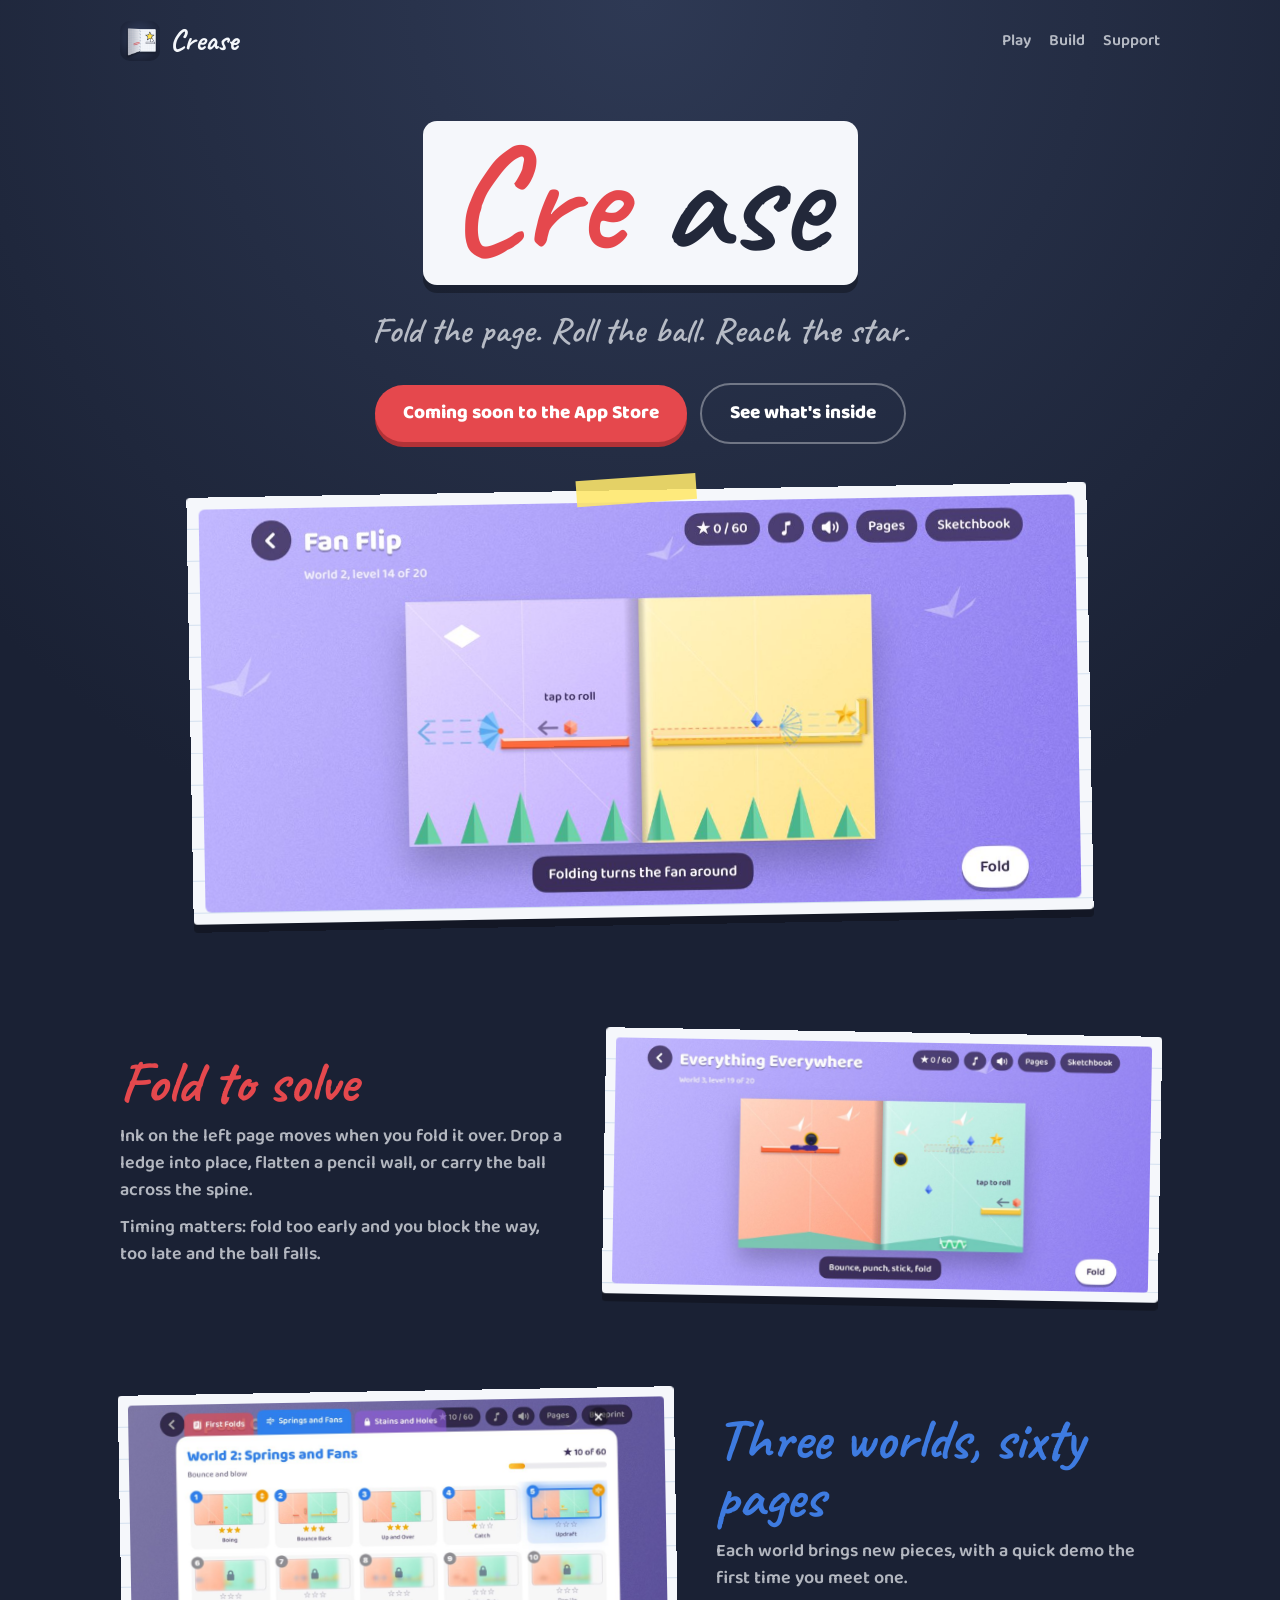
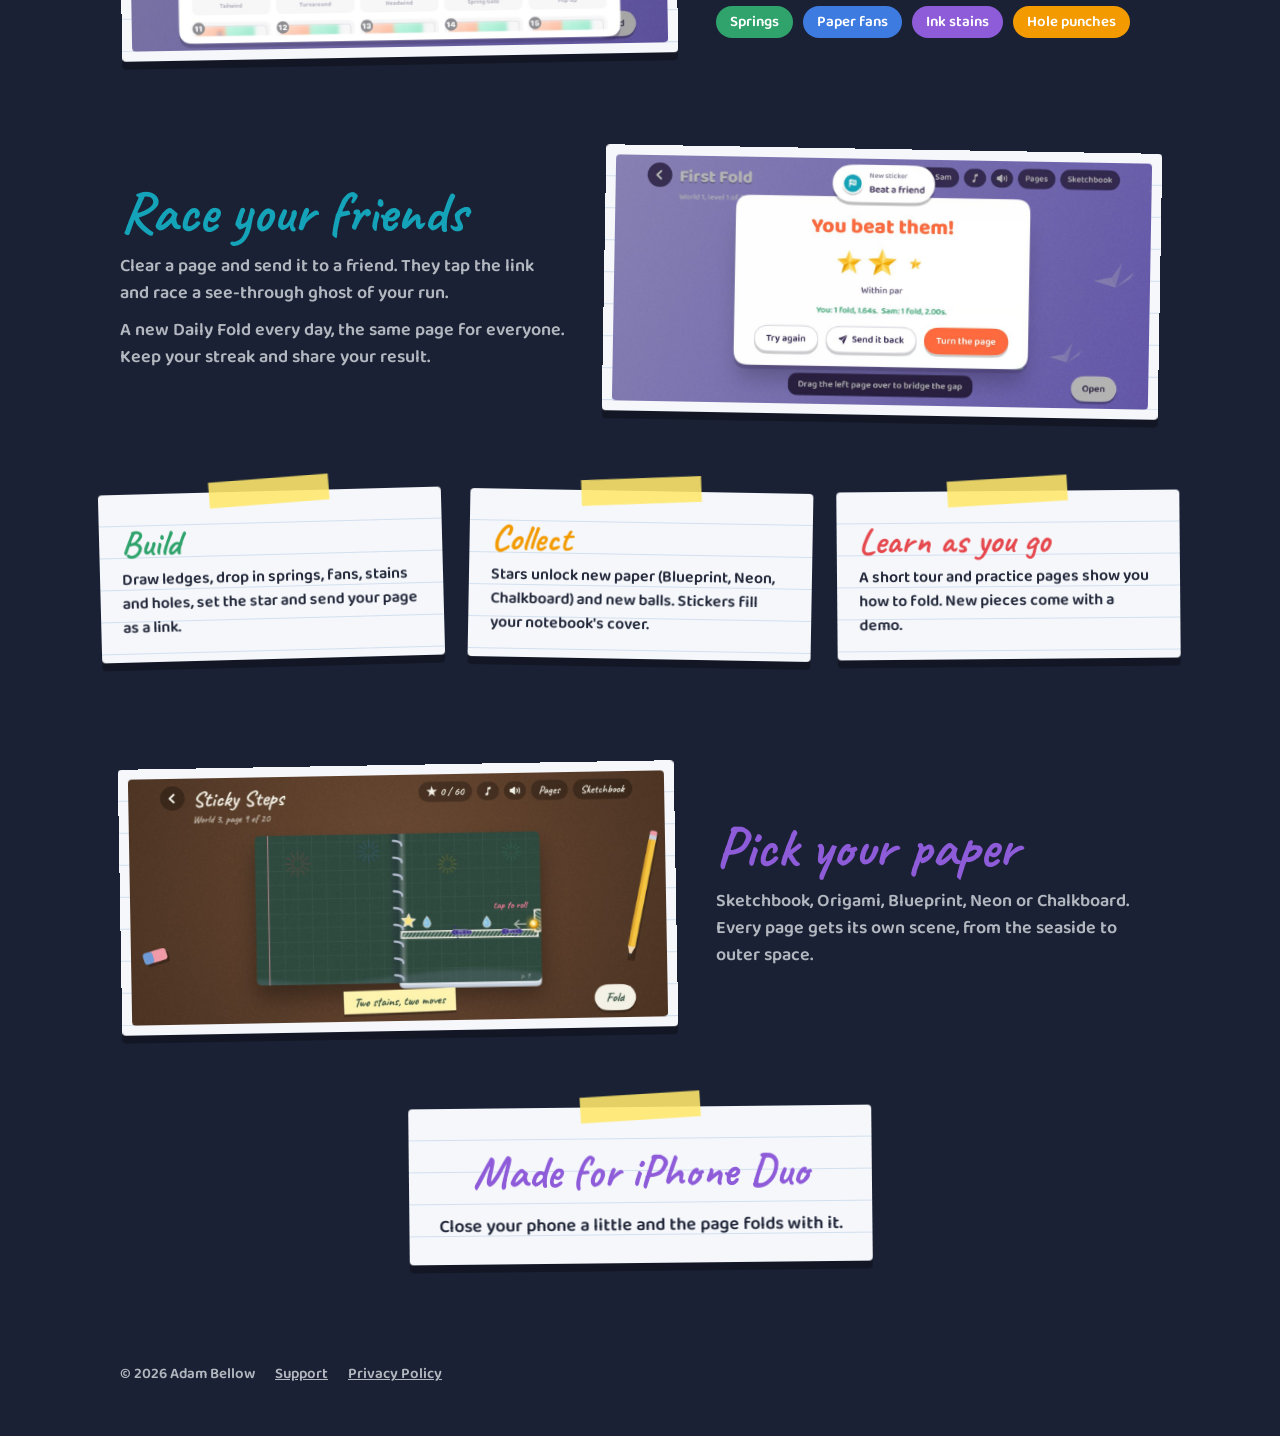
==== index.html @ e9d42beb "creasegame.com: home page, shared-link page, universal links file, privacy and support Co-Authored-B" ====
<!doctype html>
<html lang="en">
<head>
  <meta charset="utf-8">
  <meta name="viewport" content="width=device-width, initial-scale=1">
  <title>Crease: fold the page, roll the ball, reach the star</title>
  <meta name="description" content="Crease is a folding puzzle game for iPhone. Fold the page to move the ink, roll the ball and reach the star. 60 pages, a new Daily Fold every day, a level builder, and races against your friends' ghosts.">
  <meta property="og:title" content="Crease">
  <meta property="og:description" content="Fold the page. Roll the ball. Reach the star. A folding puzzle game for iPhone.">
  <meta property="og:image" content="https://creasegame.com/assets/og.jpg">
  <meta property="og:url" content="https://creasegame.com/">
  <meta name="twitter:card" content="summary_large_image">
  <link rel="icon" href="assets/favicon.png">
  <link rel="apple-touch-icon" href="assets/apple-touch-icon.png">
  <link rel="preconnect" href="https://fonts.googleapis.com">
  <link rel="preconnect" href="https://fonts.gstatic.com" crossorigin>
  <link href="https://fonts.googleapis.com/css2?family=Baloo+2:wght@500;600;800&family=Caveat:wght@700&display=swap" rel="stylesheet">
  <link rel="stylesheet" href="assets/site.css">
</head>
<body>
  <header class="top">
    <div class="wrap">
      <a class="brand hand" href="./"><img src="assets/icon.png" alt="">Crease</a>
      <nav><a href="#play">Play</a><a href="#build">Build</a><a href="support.html">Support</a></nav>
    </div>
  </header>

  <section class="hero">
    <div class="wrap">
      <div class="logo" aria-label="Crease"><span class="l">Cre</span><span class="r">ase</span></div>
      <p class="tagline">Fold the page. Roll the ball. Reach the star.</p>
      <a class="cta" href="#play">Coming soon to the App Store</a>
      <a class="cta soft" href="#build">See what's inside</a>
      <div class="paper hero-shot"><div class="tape"></div><img src="assets/shot-fanflip.jpg" alt="A Crease page in the Origami paper: a fan on the left page, a star on the right"></div>
    </div>
  </section>

  <section class="feature" id="play">
    <div class="wrap row">
      <div class="text">
        <h2 style="color: var(--red)">Fold to solve</h2>
        <p>Ink on the left page moves when you fold it over. Drop a ledge into place, flatten a pencil wall, or carry the ball across the spine.</p>
        <p>Timing matters: fold too early and you block the way, too late and the ball falls.</p>
      </div>
      <div class="paper shot"><img src="assets/shot-holes.jpg" alt="A page with a spring, a hole punch and an ink stain"></div>
    </div>
  </section>

  <section class="feature">
    <div class="wrap row flip">
      <div class="text">
        <h2 style="color: var(--blue)">Three worlds, sixty pages</h2>
        <p>Each world brings new pieces, with a quick demo the first time you meet one.</p>
        <div class="pieces">
          <span class="chip" style="background: var(--green)">Springs</span>
          <span class="chip" style="background: var(--blue)">Paper fans</span>
          <span class="chip" style="background: var(--purple)">Ink stains</span>
          <span class="chip" style="background: #F29A00">Hole punches</span>
        </div>
      </div>
      <div class="paper shot"><img src="assets/shot-pages.jpg" alt="The pages of World 2, Springs and Fans"></div>
    </div>
  </section>

  <section class="feature">
    <div class="wrap row">
      <div class="text">
        <h2 style="color: #14A3B8">Race your friends</h2>
        <p>Clear a page and send it to a friend. They tap the link and race a see-through ghost of your run.</p>
        <p>A new Daily Fold every day, the same page for everyone. Keep your streak and share your result.</p>
      </div>
      <div class="paper shot"><img src="assets/shot-race.jpg" alt="You beat them! A race result against a friend's ghost"></div>
    </div>
  </section>

  <section class="wrap cards" id="build">
    <div class="paper"><div class="tape"></div><h3 style="color: var(--green)">Build</h3><p>Draw ledges, drop in springs, fans, stains and holes, set the star and send your page as a link.</p></div>
    <div class="paper"><div class="tape"></div><h3 style="color: #F29A00">Collect</h3><p>Stars unlock new paper (Blueprint, Neon, Chalkboard) and new balls. Stickers fill your notebook's cover.</p></div>
    <div class="paper"><div class="tape"></div><h3 style="color: var(--red)">Learn as you go</h3><p>A short tour and practice pages show you how to fold. New pieces come with a demo.</p></div>
  </section>

  <section class="feature">
    <div class="wrap row flip">
      <div class="text">
        <h2 style="color: var(--purple)">Pick your paper</h2>
        <p>Sketchbook, Origami, Blueprint, Neon or Chalkboard. Every page gets its own scene, from the seaside to outer space.</p>
      </div>
      <div class="paper shot"><img src="assets/shot-chalkboard.jpg" alt="A page on Chalkboard paper"></div>
    </div>
  </section>

  <section class="duo">
    <div class="wrap">
      <div class="paper"><div class="tape"></div>
        <h2>Made for iPhone Duo</h2>
        <p>Close your phone a little and the page folds with it.</p>
      </div>
    </div>
  </section>

  <footer>
    <div class="wrap">
      <span>© 2026 Adam Bellow</span>
      <a href="support.html">Support</a>
      <a href="privacy.html">Privacy Policy</a>
    </div>
  </footer>
</body>
</html>
---- assets/site.css ----
:root {
  --desk: #1A2134; --desk2: #2E3954; --paper: #F5F7FB; --grid: #D3E0EF;
  --ink: #22283A; --red: #E5484D; --blue: #3E7BE0; --green: #2FA36B; --purple: #8E5BD9;
  --sun: #FFE96B; --muted: rgba(244,247,251,.7);
}
* { box-sizing: border-box; }
html { scroll-behavior: smooth; }
html { background: var(--desk); }
body { margin: 0; min-height: 100vh; color: #F4F7FB; font-family: "Baloo 2", system-ui, sans-serif; font-weight: 600; line-height: 1.5;
  background: radial-gradient(circle at 50% 0, var(--desk2), var(--desk) 900px) no-repeat, var(--desk); }
a { color: inherit; }
.wrap { max-width: 1080px; margin: 0 auto; padding: 0 20px; }
.hand { font-family: "Caveat", cursive; font-weight: 700; }

header.top { padding: 18px 0; }
header.top .wrap { display: flex; align-items: center; justify-content: space-between; }
.brand { display: flex; align-items: center; gap: 10px; text-decoration: none; font-size: 30px; }
.brand img { width: 40px; height: 40px; border-radius: 10px; }
header nav a { margin-left: 18px; text-decoration: none; color: var(--muted); }
header nav a:hover { color: #fff; }

/* Paper cards with tape */
.paper { position: relative; background: var(--paper); color: var(--ink); border-radius: 4px; box-shadow: 0 8px 0 rgba(0,0,0,.3);
  background-image: repeating-linear-gradient(transparent 0 31px, var(--grid) 31px 32px); }
.paper.grid { background-image: linear-gradient(var(--grid) 1px, transparent 1px), linear-gradient(90deg, var(--grid) 1px, transparent 1px); background-size: 26px 26px; }
.tape { position: absolute; top: -13px; left: 50%; width: 120px; height: 26px; margin-left: -60px; background: rgba(255,233,107,.88); transform: rotate(-3deg); }

/* Hero */
.hero { padding: 40px 0 70px; text-align: center; }
.logo { display: inline-flex; font-family: "Caveat", cursive; font-size: clamp(76px, 15vw, 150px); line-height: 1; perspective: 600px; }
.logo span { background: var(--paper); padding: 4px 18px 10px; box-shadow: 0 8px 0 rgba(0,0,0,.3); }
.logo .l { color: var(--red); border-radius: 14px 0 0 14px; padding-left: 26px; transform-origin: right center; animation: fold 1.6s .3s cubic-bezier(.5,1.6,.5,1) both; }
.logo .r { color: var(--ink); border-radius: 0 14px 14px 0; padding-right: 30px; }
@keyframes fold { 0% { transform: rotateY(-170deg); } 100% { transform: rotateY(0); } }
.tagline { font-family: "Caveat", cursive; font-size: clamp(26px, 4vw, 36px); color: var(--muted); margin: 18px 0 26px; }
.cta { display: inline-block; padding: 14px 28px; border-radius: 99px; background: var(--red); color: #fff; text-decoration: none; font-weight: 800; font-size: 19px;
  box-shadow: 0 5px 0 #B23237; transition: transform .15s; }
.cta:hover { transform: translateY(-2px); }
.cta.soft { background: transparent; box-shadow: none; border: 2px solid rgba(255,255,255,.35); margin-left: 10px; }
.hero-shot { margin: 46px auto 0; max-width: 900px; transform: rotate(-1deg); padding: 12px; }
.hero-shot img { width: 100%; display: block; border-radius: 6px; }

/* Sections */
section.feature { padding: 46px 0; }
.row { display: grid; grid-template-columns: 1fr 1.25fr; gap: 40px; align-items: center; }
.row.flip { grid-template-columns: 1.25fr 1fr; }
.row.flip .text { order: 2; }
.feature h2 { font-family: "Caveat", cursive; font-size: clamp(40px, 6vw, 58px); line-height: 1; margin: 0 0 12px; }
.feature p { font-size: 18px; color: var(--muted); margin: 0 0 10px; }
.shot { padding: 10px; transform: rotate(1deg); }
.row.flip .shot { transform: rotate(-1deg); }
.shot img { width: 100%; display: block; border-radius: 4px; }
.pieces { display: flex; gap: 10px; flex-wrap: wrap; margin-top: 14px; }
.chip { padding: 5px 14px; border-radius: 99px; font-size: 15px; color: #fff; }

.cards { display: grid; grid-template-columns: repeat(3, 1fr); gap: 26px; padding: 30px 0 60px; }
.cards .paper { padding: 30px 22px 22px; }
.cards .paper:nth-child(1) { transform: rotate(-1.5deg); }
.cards .paper:nth-child(2) { transform: rotate(1deg); }
.cards .paper:nth-child(3) { transform: rotate(-.5deg); }
.cards h3 { font-family: "Caveat", cursive; font-size: 36px; margin: 0 0 4px; line-height: 1.1; }
.cards p { margin: 0; font-size: 16px; }

.duo { text-align: center; padding: 30px 0 70px; }
.duo .paper { display: inline-block; max-width: 640px; padding: 30px 30px 24px; transform: rotate(-.6deg); }
.duo h2 { font-family: "Caveat", cursive; font-size: 46px; margin: 0; color: var(--purple); }
.duo p { font-size: 18px; margin: 6px 0 0; }

footer { padding: 30px 0 50px; color: var(--muted); font-size: 15px; }
footer .wrap { display: flex; gap: 20px; flex-wrap: wrap; }

/* Plain text pages */
.doc { max-width: 760px; margin: 20px auto 60px; padding: 40px 34px 30px; }
.doc h1 { font-family: "Caveat", cursive; font-size: 54px; margin: 0 0 10px; color: var(--red); line-height: 1; }
.doc h2 { font-family: "Caveat", cursive; font-size: 34px; margin: 26px 0 4px; }
.doc p, .doc li { font-size: 17px; font-weight: 500; }

@media (max-width: 760px) {
  .row, .row.flip { grid-template-columns: 1fr; gap: 20px; }
  .row.flip .text { order: 0; }
  .cards { grid-template-columns: 1fr; }
  header nav a { margin-left: 12px; font-size: 15px; }
  .cta.soft { margin: 12px 0 0; }
}
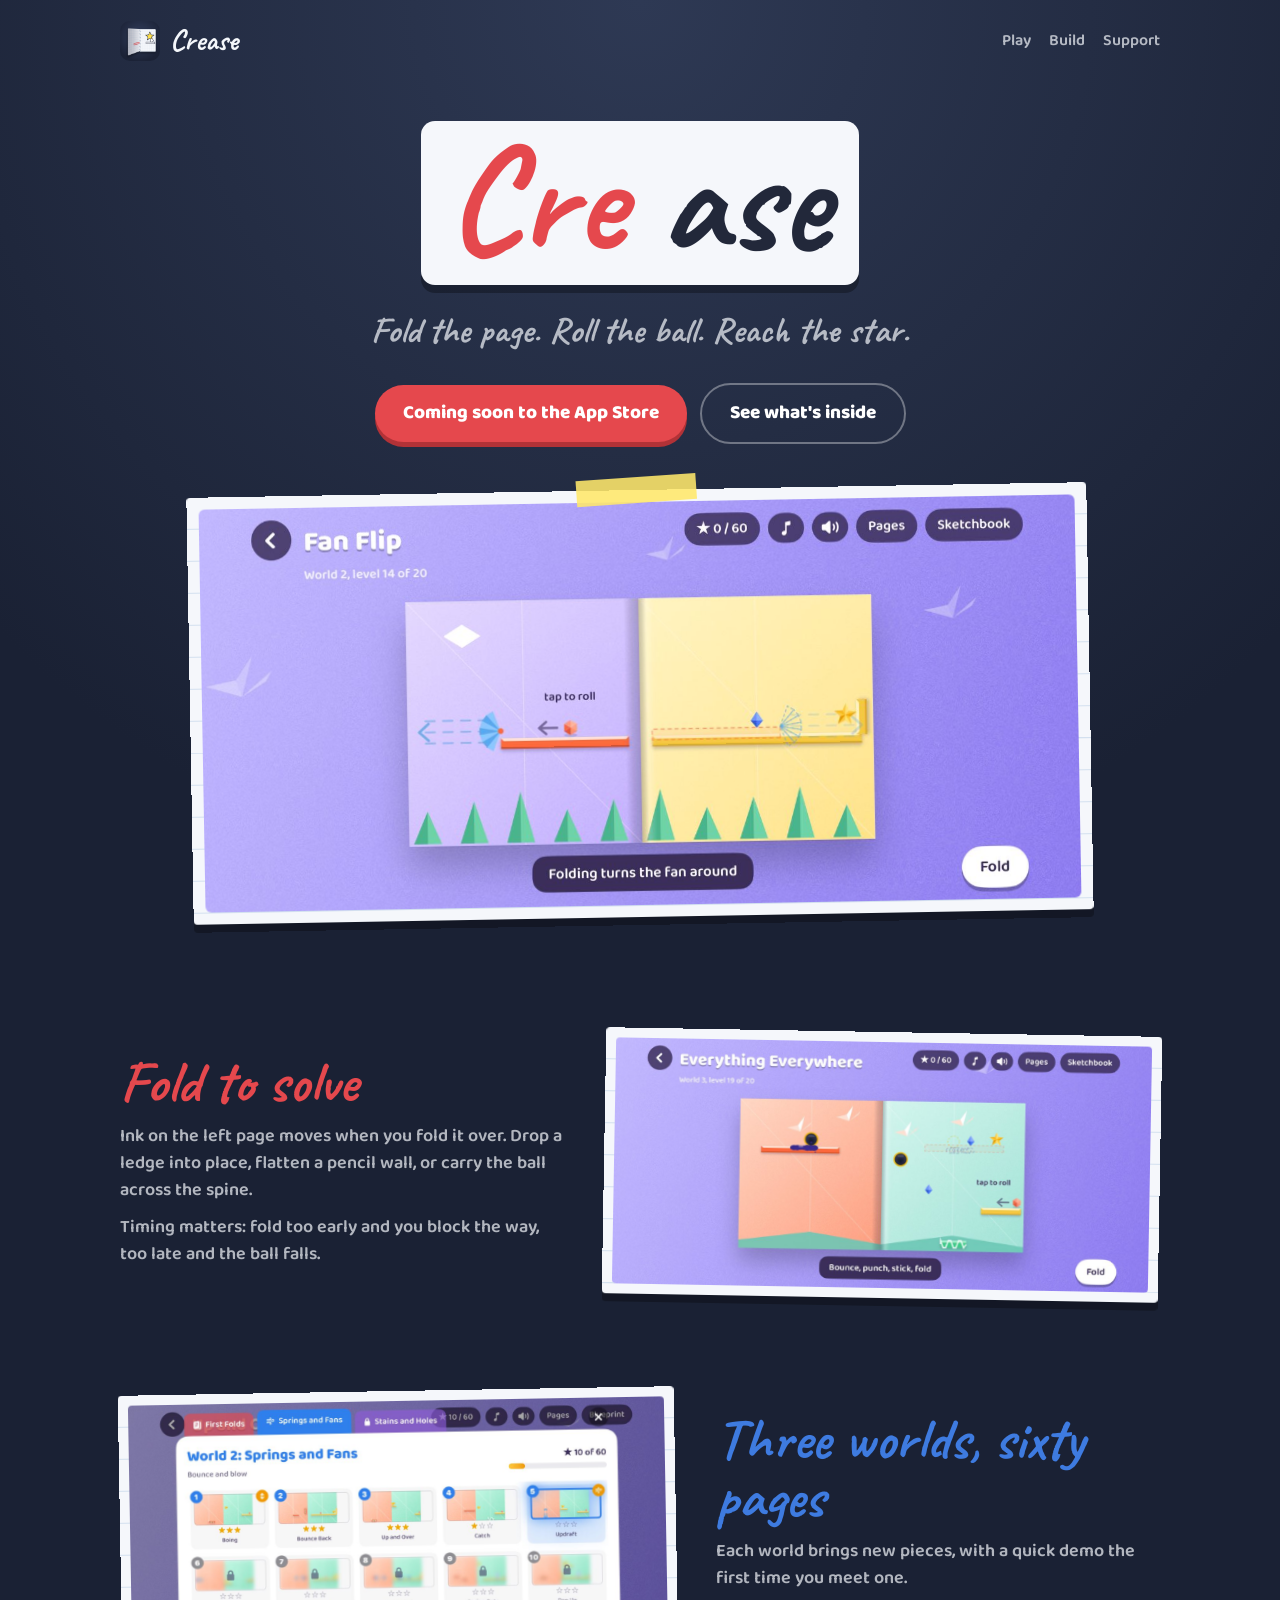
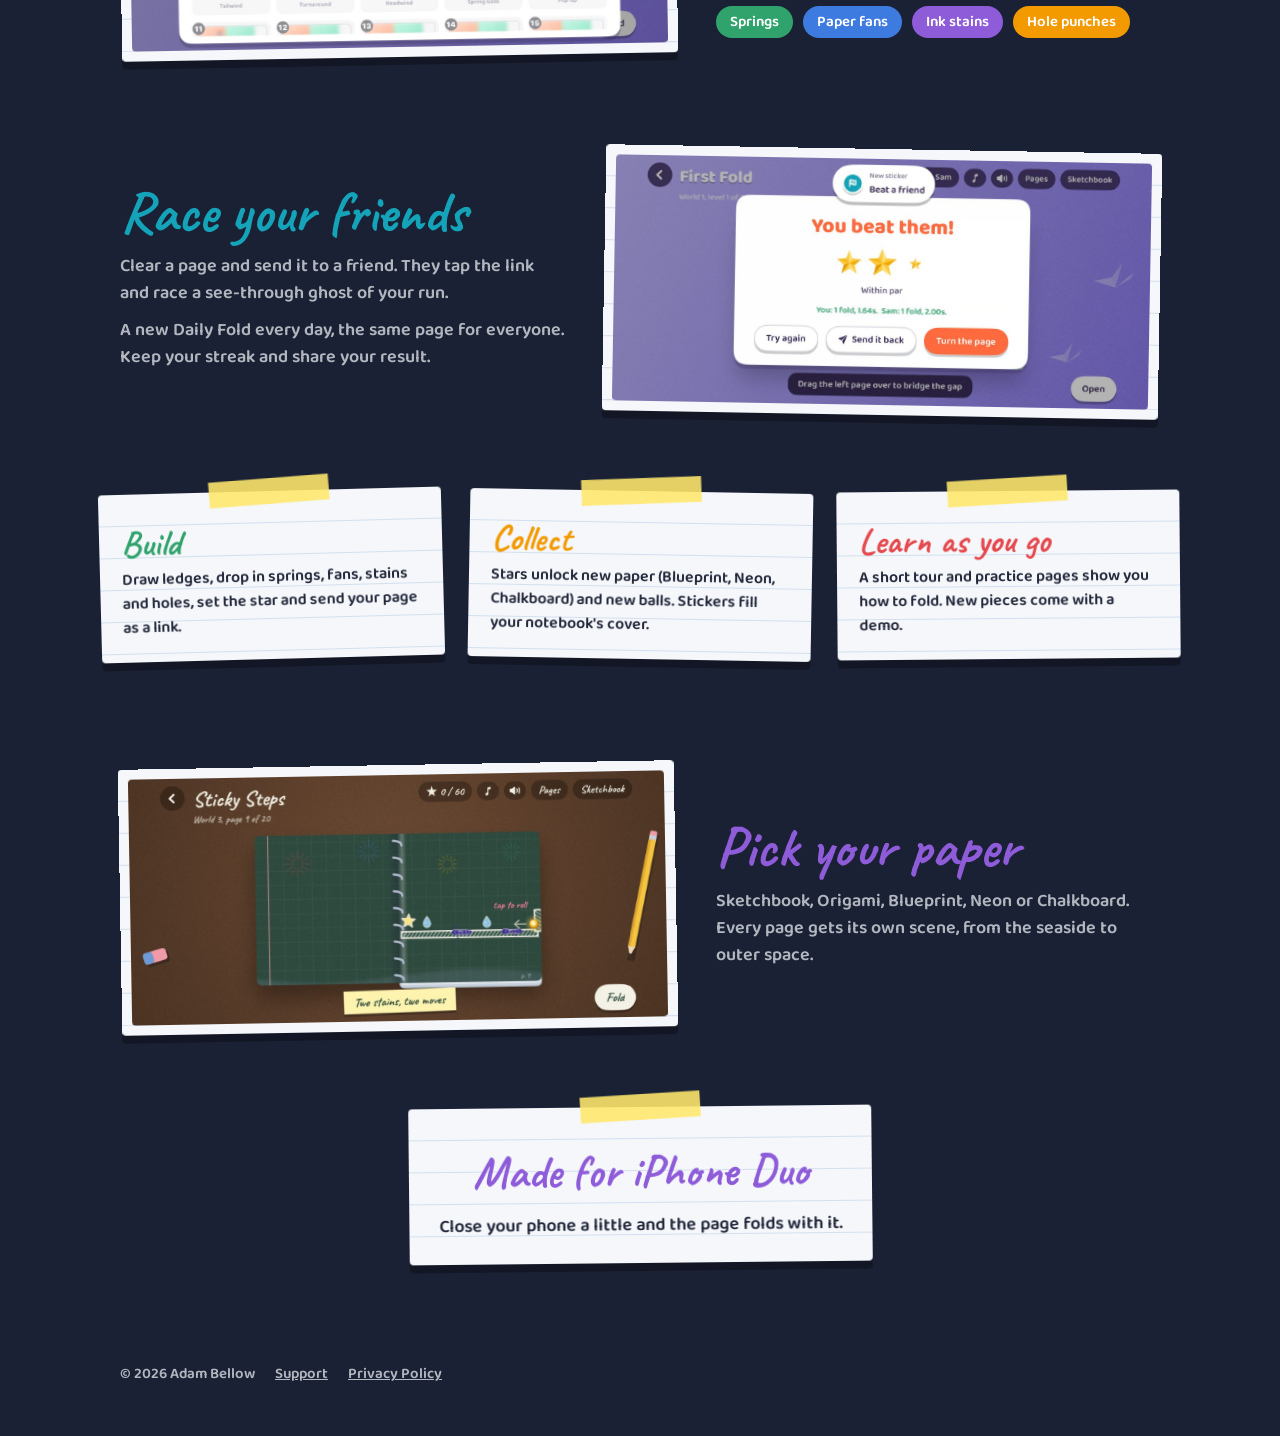
==== commit a6fd416e: "Serve the app's own fonts so headings never fall back to a serif Co-Authored-By: Claude Opus 5.5 <no" ====
--- a/index.html
+++ b/index.html
@@ -12,9 +12,6 @@
   <meta name="twitter:card" content="summary_large_image">
   <link rel="icon" href="assets/favicon.png">
   <link rel="apple-touch-icon" href="assets/apple-touch-icon.png">
-  <link rel="preconnect" href="https://fonts.googleapis.com">
-  <link rel="preconnect" href="https://fonts.gstatic.com" crossorigin>
-  <link href="https://fonts.googleapis.com/css2?family=Baloo+2:wght@500;600;800&family=Caveat:wght@700&display=swap" rel="stylesheet">
   <link rel="stylesheet" href="assets/site.css">
 </head>
 <body>
--- a/assets/site.css
+++ b/assets/site.css
@@ -1,3 +1,6 @@
+@font-face { font-family: "Caveat"; font-weight: 700; font-display: swap; src: url("fonts/Caveat-Bold.ttf") format("truetype"); }
+@font-face { font-family: "Baloo 2"; font-weight: 800; font-display: swap; src: url("fonts/Baloo2-ExtraBold.ttf") format("truetype"); }
+@font-face { font-family: "Baloo 2"; font-weight: 500 600; font-display: swap; src: url("fonts/Baloo2-SemiBold.ttf") format("truetype"); }
 :root {
   --desk: #1A2134; --desk2: #2E3954; --paper: #F5F7FB; --grid: #D3E0EF;
   --ink: #22283A; --red: #E5484D; --blue: #3E7BE0; --green: #2FA36B; --purple: #8E5BD9;
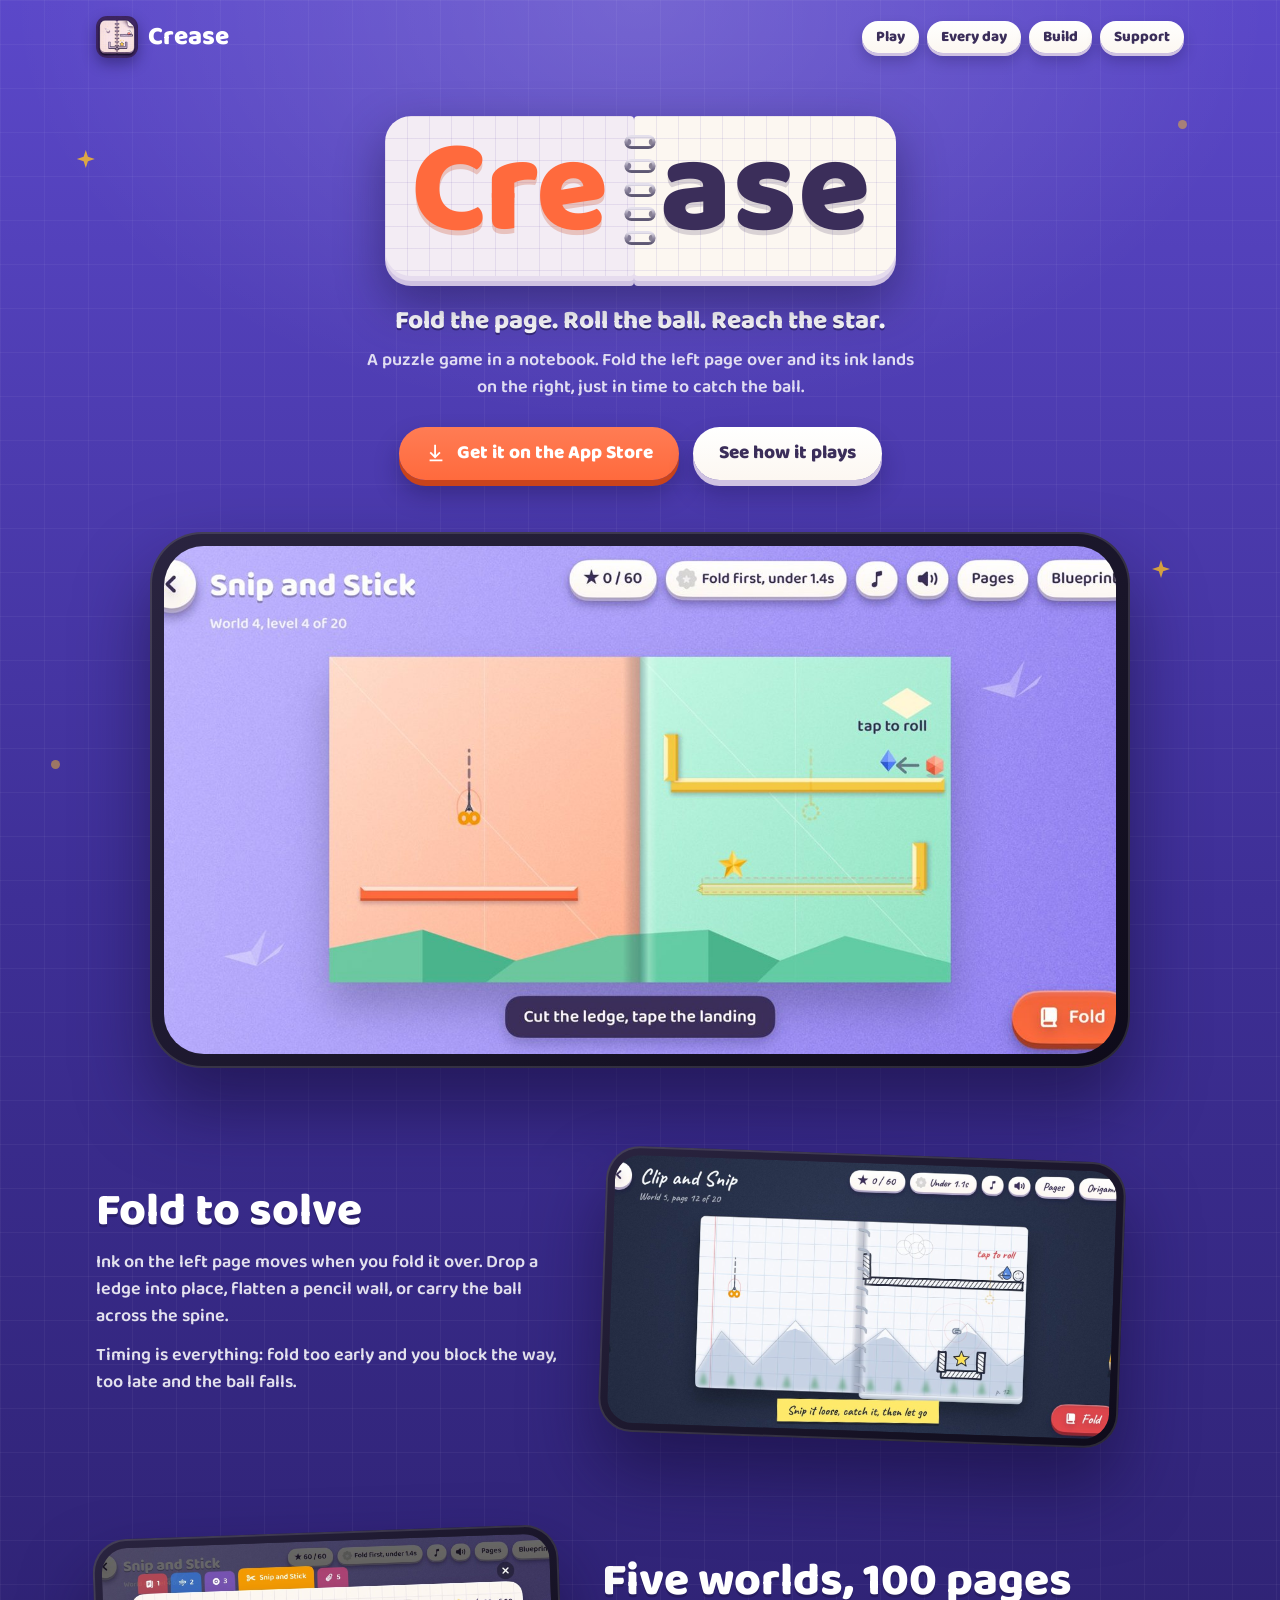
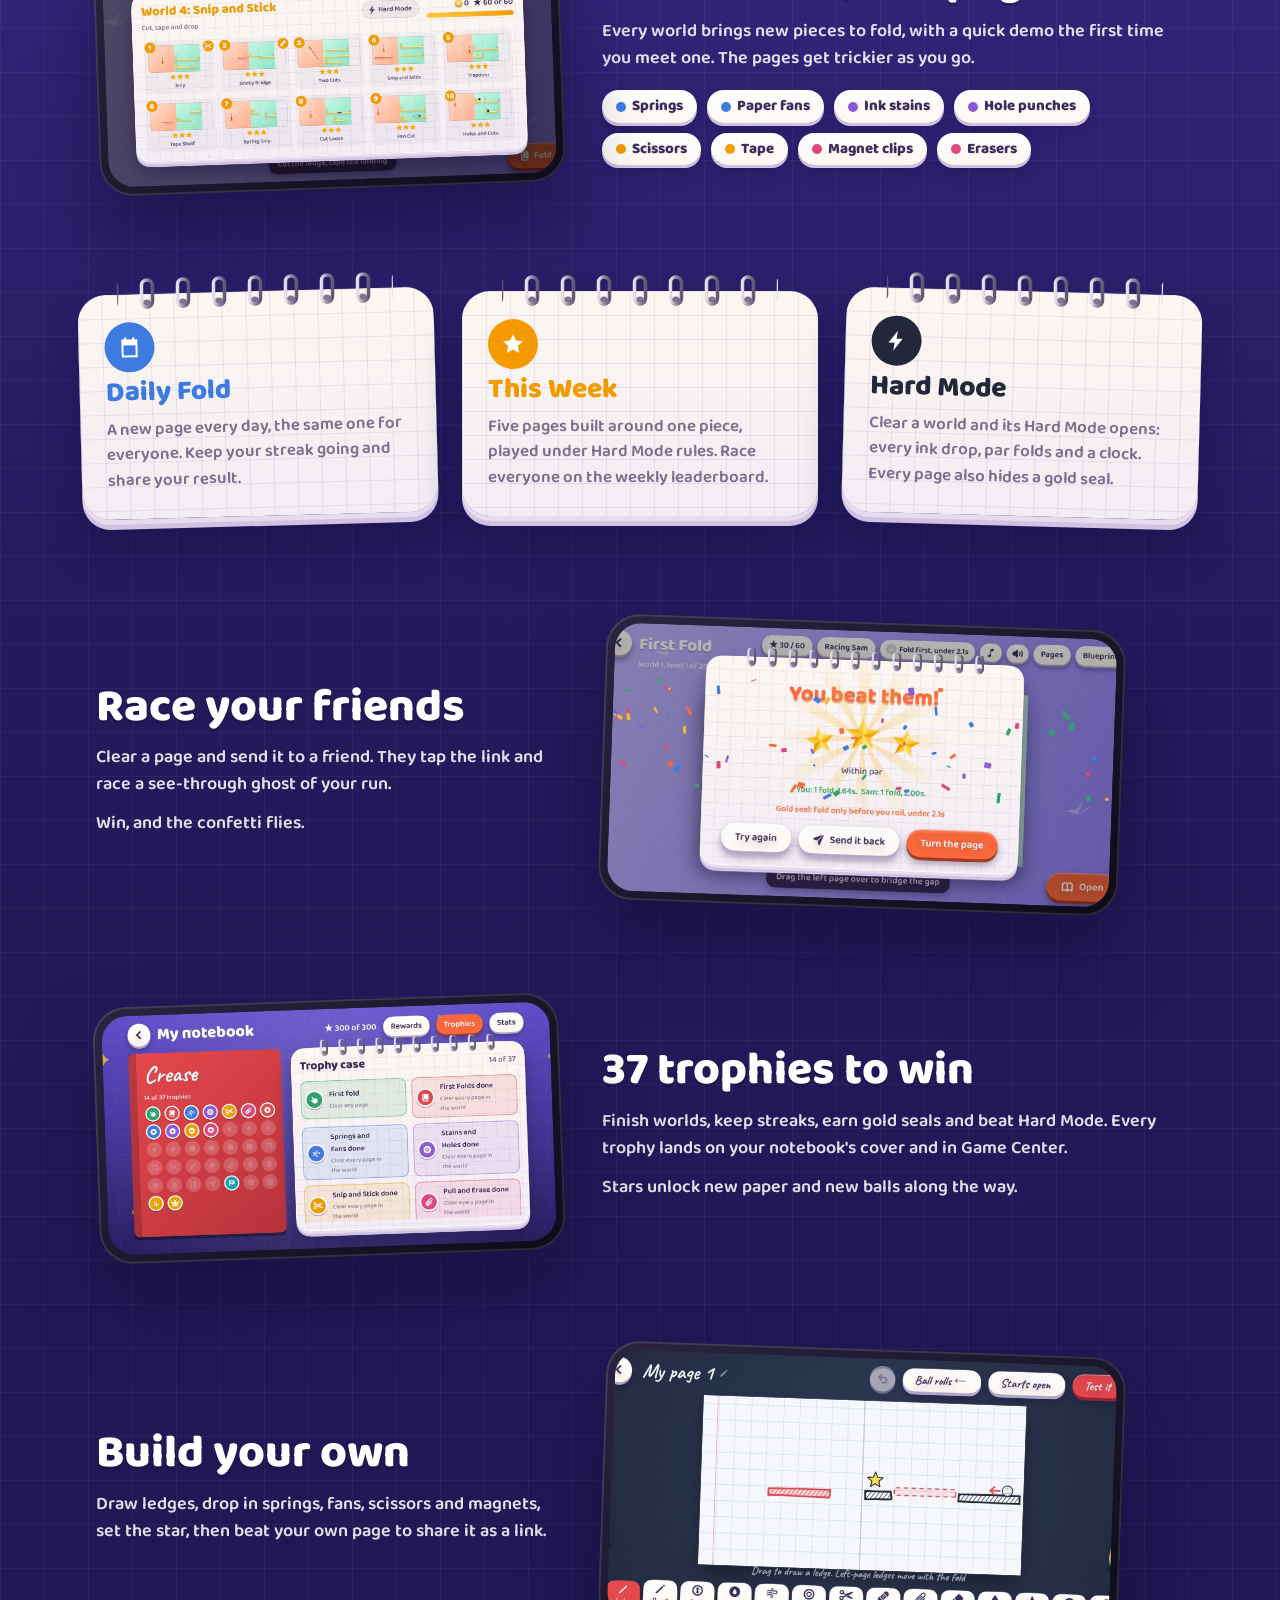
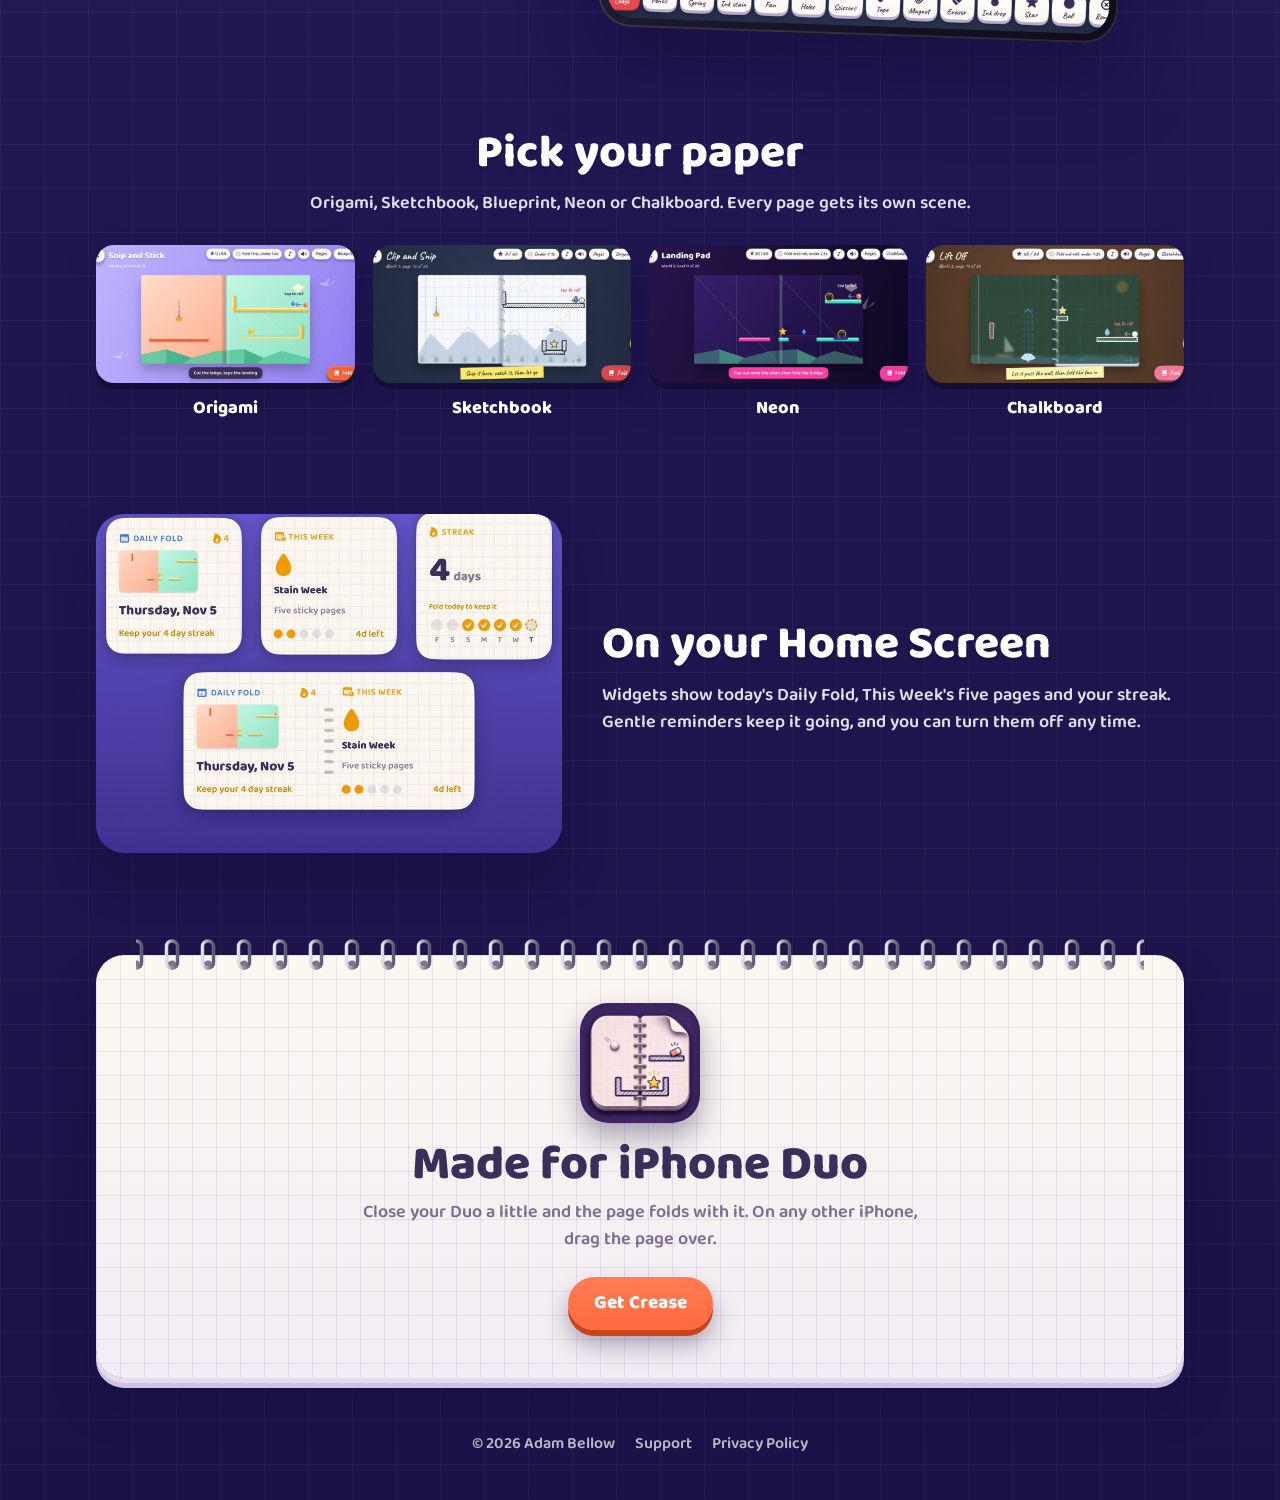
==== commit 94023de6: "Redesign the site to match the new notebook look and icon" ====
--- a/index.html
+++ b/index.html
@@ -4,94 +4,167 @@
   <meta charset="utf-8">
   <meta name="viewport" content="width=device-width, initial-scale=1">
   <title>Crease: fold the page, roll the ball, reach the star</title>
-  <meta name="description" content="Crease is a folding puzzle game for iPhone. Fold the page to move the ink, roll the ball and reach the star. 60 pages, a new Daily Fold every day, a level builder, and races against your friends' ghosts.">
+  <meta name="description" content="Crease is a folding puzzle game for iPhone. Fold the page to move the ink, roll the ball and reach the star. 100 pages, a new Daily Fold every day, a weekly challenge, a page builder and 37 trophies to win.">
   <meta property="og:title" content="Crease">
   <meta property="og:description" content="Fold the page. Roll the ball. Reach the star. A folding puzzle game for iPhone.">
   <meta property="og:image" content="https://creasegame.com/assets/og.jpg">
+  <meta property="og:image:width" content="1200">
+  <meta property="og:image:height" content="630">
   <meta property="og:url" content="https://creasegame.com/">
   <meta name="twitter:card" content="summary_large_image">
+  <meta name="theme-color" content="#4A3AAE">
   <link rel="icon" href="assets/favicon.png">
   <link rel="apple-touch-icon" href="assets/apple-touch-icon.png">
   <link rel="stylesheet" href="assets/site.css">
 </head>
 <body>
+  <div class="sparkles" aria-hidden="true">
+    <i style="left:6%;top:150px"></i><i class="dot" style="left:92%;top:120px;animation-delay:-1s"></i>
+    <i style="left:90%;top:560px;animation-delay:-2s"></i><i class="dot" style="left:4%;top:760px;animation-delay:-3s"></i>
+    <i style="left:3%;top:1500px;animation-delay:-1.5s"></i><i class="dot" style="left:95%;top:1900px"></i>
+    <i style="left:93%;top:2700px;animation-delay:-2.5s"></i><i class="dot" style="left:7%;top:3300px;animation-delay:-.5s"></i>
+  </div>
+
   <header class="top">
     <div class="wrap">
-      <a class="brand hand" href="./"><img src="assets/icon.png" alt="">Crease</a>
-      <nav><a href="#play">Play</a><a href="#build">Build</a><a href="support.html">Support</a></nav>
+      <a class="brand" href="./"><img src="assets/icon.png" alt="">Crease</a>
+      <nav>
+        <a class="chip" href="#play">Play</a>
+        <a class="chip" href="#daily">Every day</a>
+        <a class="chip" href="#build">Build</a>
+        <a class="chip" href="support.html">Support</a>
+      </nav>
     </div>
   </header>
 
   <section class="hero">
     <div class="wrap">
-      <div class="logo" aria-label="Crease"><span class="l">Cre</span><span class="r">ase</span></div>
+      <h1 class="logo" aria-label="Crease"><span class="l">Cre</span><span class="rings"></span><span class="r">ase</span></h1>
       <p class="tagline">Fold the page. Roll the ball. Reach the star.</p>
-      <a class="cta" href="#play">Coming soon to the App Store</a>
-      <a class="cta soft" href="#build">See what's inside</a>
-      <div class="paper hero-shot"><div class="tape"></div><img src="assets/shot-fanflip.jpg" alt="A Crease page in the Origami paper: a fan on the left page, a star on the right"></div>
+      <p class="sub">A puzzle game in a notebook. Fold the left page over and its ink lands on the right, just in time to catch the ball.</p>
+      <div class="ctas">
+        <a class="btn" href="https://apps.apple.com/app/id6830244063">
+          <svg viewBox="0 0 24 24" fill="currentColor" aria-hidden="true"><path d="M12 3v11.2l3.6-3.6 1.4 1.4-6 6-6-6 1.4-1.4 3.6 3.6V3h2zM5 19h14v2H5z"/></svg>
+          Get it on the App Store
+        </a>
+        <a class="btn paper-btn" href="#play">See how it plays</a>
+      </div>
+      <div class="phone"><img src="assets/app-play.jpg" alt="A Crease page on Origami paper: scissors on the left page, tape and a star on the right" width="1500" height="801"></div>
     </div>
   </section>
 
   <section class="feature" id="play">
     <div class="wrap row">
       <div class="text">
-        <h2 style="color: var(--red)">Fold to solve</h2>
+        <h2>Fold to solve</h2>
         <p>Ink on the left page moves when you fold it over. Drop a ledge into place, flatten a pencil wall, or carry the ball across the spine.</p>
-        <p>Timing matters: fold too early and you block the way, too late and the ball falls.</p>
+        <p>Timing is everything: fold too early and you block the way, too late and the ball falls.</p>
       </div>
-      <div class="paper shot"><img src="assets/shot-holes.jpg" alt="A page with a spring, a hole punch and an ink stain"></div>
+      <div class="phone small tilt-r"><img src="assets/app-sketch.jpg" alt="A Sketchbook page with a magnet clip and scissors" width="1500" height="801"></div>
     </div>
   </section>
 
   <section class="feature">
     <div class="wrap row flip">
       <div class="text">
-        <h2 style="color: var(--blue)">Three worlds, sixty pages</h2>
-        <p>Each world brings new pieces, with a quick demo the first time you meet one.</p>
-        <div class="pieces">
-          <span class="chip" style="background: var(--green)">Springs</span>
-          <span class="chip" style="background: var(--blue)">Paper fans</span>
-          <span class="chip" style="background: var(--purple)">Ink stains</span>
-          <span class="chip" style="background: #F29A00">Hole punches</span>
+        <h2>Five worlds, 100 pages</h2>
+        <p>Every world brings new pieces to fold, with a quick demo the first time you meet one. The pages get trickier as you go.</p>
+        <div class="chips">
+          <span class="chip"><span class="dot" style="background:var(--blue)"></span>Springs</span>
+          <span class="chip"><span class="dot" style="background:var(--blue)"></span>Paper fans</span>
+          <span class="chip"><span class="dot" style="background:var(--purple)"></span>Ink stains</span>
+          <span class="chip"><span class="dot" style="background:var(--purple)"></span>Hole punches</span>
+          <span class="chip"><span class="dot" style="background:var(--orange)"></span>Scissors</span>
+          <span class="chip"><span class="dot" style="background:var(--orange)"></span>Tape</span>
+          <span class="chip"><span class="dot" style="background:var(--pink)"></span>Magnet clips</span>
+          <span class="chip"><span class="dot" style="background:var(--pink)"></span>Erasers</span>
         </div>
       </div>
-      <div class="paper shot"><img src="assets/shot-pages.jpg" alt="The pages of World 2, Springs and Fans"></div>
+      <div class="phone small tilt-l"><img src="assets/app-pages.jpg" alt="The pages of World 4, Snip and Stick" width="1500" height="801"></div>
+    </div>
+  </section>
+
+  <section class="wrap cards" id="daily">
+    <div class="page spiral">
+      <div class="badge" style="background:var(--blue)"><svg viewBox="0 0 24 24" fill="currentColor"><path d="M7 2h2v2h6V2h2v2h3v18H4V4h3V2zm11 8H6v10h12V10z"/></svg></div>
+      <h3 style="color:var(--blue)">Daily Fold</h3>
+      <p>A new page every day, the same one for everyone. Keep your streak going and share your result.</p>
+    </div>
+    <div class="page spiral">
+      <div class="badge" style="background:var(--orange)"><svg viewBox="0 0 24 24" fill="currentColor"><path d="M12 2l3 6.5 7 .8-5.2 4.8 1.4 7L12 17.6 5.8 21l1.4-7L2 9.3l7-.8z"/></svg></div>
+      <h3 style="color:var(--orange)">This Week</h3>
+      <p>Five pages built around one piece, played under Hard Mode rules. Race everyone on the weekly leaderboard.</p>
+    </div>
+    <div class="page spiral">
+      <div class="badge" style="background:#22283A"><svg viewBox="0 0 24 24" fill="currentColor"><path d="M13 2L4 14h6l-1 8 9-12h-6z"/></svg></div>
+      <h3 style="color:#22283A">Hard Mode</h3>
+      <p>Clear a world and its Hard Mode opens: every ink drop, par folds and a clock. Every page also hides a gold seal.</p>
     </div>
   </section>
 
   <section class="feature">
     <div class="wrap row">
       <div class="text">
-        <h2 style="color: #14A3B8">Race your friends</h2>
+        <h2>Race your friends</h2>
         <p>Clear a page and send it to a friend. They tap the link and race a see-through ghost of your run.</p>
-        <p>A new Daily Fold every day, the same page for everyone. Keep your streak and share your result.</p>
+        <p>Win, and the confetti flies.</p>
       </div>
-      <div class="paper shot"><img src="assets/shot-race.jpg" alt="You beat them! A race result against a friend's ghost"></div>
+      <div class="phone small tilt-r"><img src="assets/app-win.jpg" alt="You beat them! Three stars and confetti after a race" width="1500" height="801"></div>
     </div>
-  </section>
-
-  <section class="wrap cards" id="build">
-    <div class="paper"><div class="tape"></div><h3 style="color: var(--green)">Build</h3><p>Draw ledges, drop in springs, fans, stains and holes, set the star and send your page as a link.</p></div>
-    <div class="paper"><div class="tape"></div><h3 style="color: #F29A00">Collect</h3><p>Stars unlock new paper (Blueprint, Neon, Chalkboard) and new balls. Stickers fill your notebook's cover.</p></div>
-    <div class="paper"><div class="tape"></div><h3 style="color: var(--red)">Learn as you go</h3><p>A short tour and practice pages show you how to fold. New pieces come with a demo.</p></div>
   </section>
 
   <section class="feature">
     <div class="wrap row flip">
       <div class="text">
-        <h2 style="color: var(--purple)">Pick your paper</h2>
-        <p>Sketchbook, Origami, Blueprint, Neon or Chalkboard. Every page gets its own scene, from the seaside to outer space.</p>
+        <h2>37 trophies to win</h2>
+        <p>Finish worlds, keep streaks, earn gold seals and beat Hard Mode. Every trophy lands on your notebook's cover and in Game Center.</p>
+        <p>Stars unlock new paper and new balls along the way.</p>
       </div>
-      <div class="paper shot"><img src="assets/shot-chalkboard.jpg" alt="A page on Chalkboard paper"></div>
+      <div class="phone small tilt-l"><img src="assets/app-trophies.jpg" alt="The trophy case in your notebook" width="1500" height="801"></div>
     </div>
   </section>
 
-  <section class="duo">
+  <section class="feature" id="build">
+    <div class="wrap row">
+      <div class="text">
+        <h2>Build your own</h2>
+        <p>Draw ledges, drop in springs, fans, scissors and magnets, set the star, then beat your own page to share it as a link.</p>
+      </div>
+      <div class="phone small tilt-r"><img src="assets/app-build.jpg" alt="The page builder on Sketchbook paper" width="1500" height="801"></div>
+    </div>
+  </section>
+
+  <section class="feature">
     <div class="wrap">
-      <div class="paper"><div class="tape"></div>
-        <h2>Made for iPhone Duo</h2>
-        <p>Close your phone a little and the page folds with it.</p>
+      <div class="text" style="text-align:center">
+        <h2>Pick your paper</h2>
+        <p>Origami, Sketchbook, Blueprint, Neon or Chalkboard. Every page gets its own scene.</p>
       </div>
+      <div class="papers">
+        <figure><img src="assets/app-play.jpg" alt="Origami paper"><figcaption>Origami</figcaption></figure>
+        <figure><img src="assets/app-sketch.jpg" alt="Sketchbook paper"><figcaption>Sketchbook</figcaption></figure>
+        <figure><img src="assets/app-neon.jpg" alt="Neon paper"><figcaption>Neon</figcaption></figure>
+        <figure><img src="assets/app-chalk.jpg" alt="Chalkboard paper"><figcaption>Chalkboard</figcaption></figure>
+      </div>
+    </div>
+  </section>
+
+  <section class="feature">
+    <div class="wrap row flip">
+      <div class="text">
+        <h2>On your Home Screen</h2>
+        <p>Widgets show today's Daily Fold, This Week's five pages and your streak. Gentle reminders keep it going, and you can turn them off any time.</p>
+      </div>
+      <img src="assets/app-widgets.jpg" alt="Crease widgets: Daily Fold, This Week and Streak" style="border-radius:28px;box-shadow:0 26px 40px rgba(21,13,58,.45)">
+    </div>
+  </section>
+
+  <section class="wrap" style="padding: 30px 16px 20px">
+    <div class="page spiral closing">
+      <img class="icon" src="assets/icon.png" alt="The Crease app icon">
+      <h2>Made for iPhone Duo</h2>
+      <p>Close your Duo a little and the page folds with it. On any other iPhone, drag the page over.</p>
+      <a class="btn" href="https://apps.apple.com/app/id6830244063">Get Crease</a>
     </div>
   </section>
 
--- a/assets/site.css
+++ b/assets/site.css
@@ -1,87 +1,148 @@
-@font-face { font-family: "Caveat"; font-weight: 700; font-display: swap; src: url("fonts/Caveat-Bold.ttf") format("truetype"); }
+/* Crease: the notebook from the app icon, on a deep purple desk. */
 @font-face { font-family: "Baloo 2"; font-weight: 800; font-display: swap; src: url("fonts/Baloo2-ExtraBold.ttf") format("truetype"); }
 @font-face { font-family: "Baloo 2"; font-weight: 500 600; font-display: swap; src: url("fonts/Baloo2-SemiBold.ttf") format("truetype"); }
+@font-face { font-family: "Caveat"; font-weight: 700; font-display: swap; src: url("fonts/Caveat-Bold.ttf") format("truetype"); }
+
 :root {
-  --desk: #1A2134; --desk2: #2E3954; --paper: #F5F7FB; --grid: #D3E0EF;
-  --ink: #22283A; --red: #E5484D; --blue: #3E7BE0; --green: #2FA36B; --purple: #8E5BD9;
-  --sun: #FFE96B; --muted: rgba(244,247,251,.7);
+  --desk-top: #5B48C9; --desk-mid: #3E2F96; --desk-bottom: #241A5C; --shadow: #150D3A;
+  --paper: #FCF7F1; --paper-shade: #F3ECF4; --edge1: #E6DCEE; --edge2: #CFC2E2; --grid: rgba(117,100,184,.13);
+  --ink: #3B2E5A; --ink-soft: rgba(59,46,90,.66);
+  --coral: #FF6A3D; --coral-lip: #C9431B; --blue: #3E7BE0; --green: #2FA36B; --orange: #F29A00; --pink: #E0457B; --purple: #8A5BD6; --gold: #F5B92E;
+  --ring: #8F88A0;
 }
 * { box-sizing: border-box; }
-html { scroll-behavior: smooth; }
-html { background: var(--desk); }
-body { margin: 0; min-height: 100vh; color: #F4F7FB; font-family: "Baloo 2", system-ui, sans-serif; font-weight: 600; line-height: 1.5;
-  background: radial-gradient(circle at 50% 0, var(--desk2), var(--desk) 900px) no-repeat, var(--desk); }
+html { scroll-behavior: smooth; background: var(--desk-bottom); }
+body {
+  margin: 0; min-height: 100vh; color: #fff; font-family: "Baloo 2", system-ui, sans-serif; font-weight: 600; line-height: 1.5;
+  background:
+    radial-gradient(ellipse 900px 600px at 50% 0, rgba(255,255,255,.16), transparent 70%),
+    linear-gradient(rgba(255,255,255,.045) 1px, transparent 1px) 0 0 / 44px 44px,
+    linear-gradient(90deg, rgba(255,255,255,.045) 1px, transparent 1px) 0 0 / 44px 44px,
+    linear-gradient(180deg, var(--desk-top) 0, var(--desk-mid) 900px, var(--desk-bottom) 2200px, #1B1347 100%);
+  -webkit-font-smoothing: antialiased;
+}
 a { color: inherit; }
-.wrap { max-width: 1080px; margin: 0 auto; padding: 0 20px; }
-.hand { font-family: "Caveat", cursive; font-weight: 700; }
+img { max-width: 100%; height: auto; display: block; }
+.wrap { max-width: 1120px; margin: 0 auto; padding: 0 16px; }
+.hand { font-family: "Caveat", "Baloo 2", cursive; font-weight: 700; }
+h1, h2, h3 { font-weight: 800; line-height: 1.1; margin: 0; }
 
-header.top { padding: 18px 0; }
-header.top .wrap { display: flex; align-items: center; justify-content: space-between; }
-.brand { display: flex; align-items: center; gap: 10px; text-decoration: none; font-size: 30px; }
-.brand img { width: 40px; height: 40px; border-radius: 10px; }
-header nav a { margin-left: 18px; text-decoration: none; color: var(--muted); }
-header nav a:hover { color: #fff; }
+/* Gold sparkles scattered on the desk */
+.sparkles { position: absolute; inset: 0; pointer-events: none; overflow: hidden; }
+.sparkles i { position: absolute; width: 18px; height: 18px; background: var(--gold); opacity: .85;
+  clip-path: polygon(50% 0, 62% 38%, 100% 50%, 62% 62%, 50% 100%, 38% 62%, 0 50%, 38% 38%); animation: bob 5s ease-in-out infinite; }
+.sparkles i.dot { width: 9px; height: 9px; border-radius: 50%; clip-path: none; opacity: .5; }
+@keyframes bob { 50% { transform: translateY(-8px) rotate(8deg); } }
 
-/* Paper cards with tape */
-.paper { position: relative; background: var(--paper); color: var(--ink); border-radius: 4px; box-shadow: 0 8px 0 rgba(0,0,0,.3);
-  background-image: repeating-linear-gradient(transparent 0 31px, var(--grid) 31px 32px); }
-.paper.grid { background-image: linear-gradient(var(--grid) 1px, transparent 1px), linear-gradient(90deg, var(--grid) 1px, transparent 1px); background-size: 26px 26px; }
-.tape { position: absolute; top: -13px; left: 50%; width: 120px; height: 26px; margin-left: -60px; background: rgba(255,233,107,.88); transform: rotate(-3deg); }
+/* Header */
+header.top { padding: 16px 0; position: relative; z-index: 2; }
+header.top .wrap { display: flex; align-items: center; justify-content: space-between; gap: 12px; }
+.brand { display: flex; align-items: center; gap: 10px; text-decoration: none; font-size: 26px; font-weight: 800; }
+.brand img { width: 42px; height: 42px; border-radius: 11px; box-shadow: 0 6px 14px rgba(21,13,58,.4); }
+header nav { display: flex; gap: 8px; flex-wrap: wrap; justify-content: flex-end; }
+
+/* Chunky buttons and chips, like the app */
+.btn { display: inline-flex; align-items: center; gap: 10px; text-decoration: none; font-weight: 800; font-size: 19px;
+  padding: 12px 26px; border-radius: 999px; color: #fff; background: linear-gradient(#FF7C54, var(--coral));
+  box-shadow: 0 6px 0 var(--coral-lip), 0 14px 24px rgba(21,13,58,.35); transition: transform .12s, box-shadow .12s; }
+.btn:hover { transform: translateY(-2px); }
+.btn:active { transform: translateY(5px); box-shadow: 0 1px 0 var(--coral-lip), 0 6px 12px rgba(21,13,58,.3); }
+.btn.paper-btn { color: var(--ink); background: linear-gradient(#fff, var(--paper)); box-shadow: 0 6px 0 var(--edge2), 0 14px 24px rgba(21,13,58,.3); }
+.btn.paper-btn:active { box-shadow: 0 1px 0 var(--edge2); }
+.btn svg { width: 22px; height: 22px; flex: none; }
+.chip { display: inline-flex; align-items: center; gap: 6px; padding: 5px 14px; border-radius: 999px; font-size: 15px; font-weight: 800;
+  color: var(--ink); text-decoration: none; background: linear-gradient(#fff, var(--paper)); box-shadow: 0 3px 0 var(--edge2), 0 8px 14px rgba(21,13,58,.25); }
+.chip.on { color: #fff; }
+.chip .dot { width: 10px; height: 10px; border-radius: 50%; }
+
+/* A notebook page: cream grid paper, pages peeking out underneath */
+.page { position: relative; color: var(--ink); border-radius: 28px; padding: 34px;
+  background:
+    linear-gradient(var(--grid) 1px, transparent 1px) 0 0 / 24px 24px,
+    linear-gradient(90deg, var(--grid) 1px, transparent 1px) 0 0 / 24px 24px,
+    linear-gradient(var(--paper), var(--paper-shade));
+  box-shadow: 0 5px 0 var(--edge1), 0 10px 0 var(--edge2), 0 26px 40px rgba(21,13,58,.45); }
+.page.spiral { margin-top: 26px; }
+.page.spiral::before { content: ""; position: absolute; left: 40px; right: 40px; top: -16px; height: 36px;
+  background: url("data:image/svg+xml,%3Csvg xmlns='http://www.w3.org/2000/svg' width='36' height='36'%3E%3Cdefs%3E%3ClinearGradient id='g' x1='0' x2='1'%3E%3Cstop offset='0' stop-color='%23E4E0EC'/%3E%3Cstop offset='.55' stop-color='%238F88A0'/%3E%3Cstop offset='1' stop-color='%235E5873'/%3E%3C/linearGradient%3E%3C/defs%3E%3Ccircle cx='18' cy='26' r='4.5' fill='%23150D3A' fill-opacity='.55'/%3E%3Crect x='12.5' y='2' width='11' height='27' rx='5.5' fill='none' stroke='url(%23g)' stroke-width='3.5'/%3E%3C/svg%3E") center top / 36px 36px repeat-x; }
 
 /* Hero */
-.hero { padding: 40px 0 70px; text-align: center; }
-.logo { display: inline-flex; font-family: "Caveat", cursive; font-size: clamp(76px, 15vw, 150px); line-height: 1; perspective: 600px; }
-.logo span { background: var(--paper); padding: 4px 18px 10px; box-shadow: 0 8px 0 rgba(0,0,0,.3); }
-.logo .l { color: var(--red); border-radius: 14px 0 0 14px; padding-left: 26px; transform-origin: right center; animation: fold 1.6s .3s cubic-bezier(.5,1.6,.5,1) both; }
-.logo .r { color: var(--ink); border-radius: 0 14px 14px 0; padding-right: 30px; }
-@keyframes fold { 0% { transform: rotateY(-170deg); } 100% { transform: rotateY(0); } }
-.tagline { font-family: "Caveat", cursive; font-size: clamp(26px, 4vw, 36px); color: var(--muted); margin: 18px 0 26px; }
-.cta { display: inline-block; padding: 14px 28px; border-radius: 99px; background: var(--red); color: #fff; text-decoration: none; font-weight: 800; font-size: 19px;
-  box-shadow: 0 5px 0 #B23237; transition: transform .15s; }
-.cta:hover { transform: translateY(-2px); }
-.cta.soft { background: transparent; box-shadow: none; border: 2px solid rgba(255,255,255,.35); margin-left: 10px; }
-.hero-shot { margin: 46px auto 0; max-width: 900px; transform: rotate(-1deg); padding: 12px; }
-.hero-shot img { width: 100%; display: block; border-radius: 6px; }
+.hero { position: relative; text-align: center; padding: 24px 0 40px; }
+.logo { display: inline-flex; margin: 18px auto 0; filter: drop-shadow(0 18px 24px rgba(21,13,58,.45)); position: relative; }
+.logo .l, .logo .r { font-weight: 800; font-size: clamp(64px, 15vw, 132px); line-height: 1; padding: 10px 26px 18px;
+  background:
+    linear-gradient(var(--grid) 1px, transparent 1px) 0 0 / 22px 22px,
+    linear-gradient(90deg, var(--grid) 1px, transparent 1px) 0 0 / 22px 22px,
+    var(--paper);
+  box-shadow: 0 5px 0 var(--edge1), 0 10px 0 var(--edge2); }
+.logo .l { color: var(--coral); border-radius: 26px 4px 4px 26px; text-shadow: 0 5px 0 rgba(201,67,27,.25);
+  background-color: var(--paper-shade); transform-origin: right center; animation: fold 1.4s cubic-bezier(.3,1.4,.5,1) .2s both; }
+.logo .r { color: var(--ink); border-radius: 4px 26px 26px 4px; text-shadow: 0 5px 0 rgba(59,46,90,.18); }
+.logo .rings { position: absolute; left: 50%; top: 8%; bottom: 16%; width: 34px; margin-left: -17px; z-index: 2; background: url("data:image/svg+xml,%3Csvg xmlns='http://www.w3.org/2000/svg' width='34' height='24'%3E%3Cdefs%3E%3ClinearGradient id='g' x1='0' y1='0' x2='0' y2='1'%3E%3Cstop offset='0' stop-color='%23E4E0EC'/%3E%3Cstop offset='.55' stop-color='%238F88A0'/%3E%3Cstop offset='1' stop-color='%235E5873'/%3E%3C/linearGradient%3E%3C/defs%3E%3Ccircle cx='5' cy='12' r='3.2' fill='%23150D3A' fill-opacity='.5'/%3E%3Ccircle cx='29' cy='12' r='3.2' fill='%23150D3A' fill-opacity='.5'/%3E%3Crect x='3' y='6.5' width='28' height='11' rx='5.5' fill='none' stroke='url(%23g)' stroke-width='3.2'/%3E%3C/svg%3E") center / 34px 24px repeat-y; animation: rings .4s 1.3s both; }
+@keyframes rings { from { opacity: 0; } }
+@keyframes fold { from { transform: perspective(700px) rotateY(-170deg); } }
+.tagline { font-size: clamp(19px, 3.6vw, 26px); font-weight: 800; margin: 26px 0 6px; text-shadow: 0 2px 0 rgba(21,13,58,.5); }
+.sub { color: rgba(255,255,255,.82); max-width: 560px; margin: 0 auto 26px; font-size: 18px; }
+.ctas { display: flex; gap: 14px; justify-content: center; flex-wrap: wrap; }
 
-/* Sections */
-section.feature { padding: 46px 0; }
+/* A phone, on its side, showing the game */
+.phone { position: relative; margin: 52px auto 0; max-width: 980px; padding: 14px; border-radius: 52px;
+  background: linear-gradient(145deg, #2a2440, #0e0b1a); box-shadow: inset 0 0 0 2px rgba(255,255,255,.12), 0 40px 70px rgba(21,13,58,.6); }
+.phone img { border-radius: 40px; width: 100%; }
+.phone.small { max-width: 520px; padding: 9px; border-radius: 34px; margin: 0; }
+.phone.small img { border-radius: 26px; }
+
+/* Feature sections */
+section.feature { position: relative; padding: 46px 0; }
 .row { display: grid; grid-template-columns: 1fr 1.25fr; gap: 40px; align-items: center; }
-.row.flip { grid-template-columns: 1.25fr 1fr; }
 .row.flip .text { order: 2; }
-.feature h2 { font-family: "Caveat", cursive; font-size: clamp(40px, 6vw, 58px); line-height: 1; margin: 0 0 12px; }
-.feature p { font-size: 18px; color: var(--muted); margin: 0 0 10px; }
-.shot { padding: 10px; transform: rotate(1deg); }
-.row.flip .shot { transform: rotate(-1deg); }
-.shot img { width: 100%; display: block; border-radius: 4px; }
-.pieces { display: flex; gap: 10px; flex-wrap: wrap; margin-top: 14px; }
-.chip { padding: 5px 14px; border-radius: 99px; font-size: 15px; color: #fff; }
+.text h2 { font-size: clamp(32px, 5vw, 46px); margin-bottom: 12px; text-shadow: 0 3px 0 rgba(21,13,58,.35); }
+.text p { font-size: 18px; color: rgba(255,255,255,.86); margin: 0 0 12px; }
+.text .chips { display: flex; flex-wrap: wrap; gap: 10px; margin-top: 18px; }
+.tilt-l { transform: rotate(-2deg); } .tilt-r { transform: rotate(2deg); }
 
+/* Cards that look like pages torn from the notebook */
 .cards { display: grid; grid-template-columns: repeat(3, 1fr); gap: 26px; padding: 30px 0 60px; }
-.cards .paper { padding: 30px 22px 22px; }
-.cards .paper:nth-child(1) { transform: rotate(-1.5deg); }
-.cards .paper:nth-child(2) { transform: rotate(1deg); }
-.cards .paper:nth-child(3) { transform: rotate(-.5deg); }
-.cards h3 { font-family: "Caveat", cursive; font-size: 36px; margin: 0 0 4px; line-height: 1.1; }
-.cards p { margin: 0; font-size: 16px; }
+.cards .page { padding: 28px 26px 26px; }
+.cards .page:nth-child(1) { transform: rotate(-1.5deg); } .cards .page:nth-child(3) { transform: rotate(1.5deg); }
+.cards h3 { font-size: 28px; margin: 6px 0 8px; }
+.cards p { margin: 0; color: var(--ink-soft); font-size: 17px; }
+.badge { width: 50px; height: 50px; border-radius: 50%; display: grid; place-items: center; color: #fff; }
+.badge svg { width: 24px; height: 24px; }
 
-.duo { text-align: center; padding: 30px 0 70px; }
-.duo .paper { display: inline-block; max-width: 640px; padding: 30px 30px 24px; transform: rotate(-.6deg); }
-.duo h2 { font-family: "Caveat", cursive; font-size: 46px; margin: 0; color: var(--purple); }
-.duo p { font-size: 18px; margin: 6px 0 0; }
+/* Paper styles strip */
+.papers { display: grid; grid-template-columns: repeat(4, 1fr); gap: 18px; margin-top: 28px; }
+.papers figure { margin: 0; }
+.papers img { border-radius: 18px; box-shadow: 0 6px 0 rgba(0,0,0,.25), 0 18px 30px rgba(21,13,58,.4); }
+.papers figcaption { text-align: center; margin-top: 12px; font-weight: 800; font-size: 18px; }
 
-footer { padding: 30px 0 50px; color: var(--muted); font-size: 15px; }
-footer .wrap { display: flex; gap: 20px; flex-wrap: wrap; }
+/* The big closing page */
+.closing { text-align: center; padding: 48px 34px; }
+.closing h2 { font-size: clamp(32px, 5vw, 48px); margin-bottom: 8px; }
+.closing p { color: var(--ink-soft); font-size: 18px; max-width: 560px; margin: 0 auto 24px; }
+.closing img.icon { width: 120px; height: 120px; border-radius: 28px; margin: 0 auto 16px; box-shadow: 0 14px 28px rgba(21,13,58,.35); }
 
-/* Plain text pages */
-.doc { max-width: 760px; margin: 20px auto 60px; padding: 40px 34px 30px; }
-.doc h1 { font-family: "Caveat", cursive; font-size: 54px; margin: 0 0 10px; color: var(--red); line-height: 1; }
-.doc h2 { font-family: "Caveat", cursive; font-size: 34px; margin: 26px 0 4px; }
-.doc p, .doc li { font-size: 17px; font-weight: 500; }
+footer { padding: 34px 0 44px; color: rgba(255,255,255,.7); }
+footer .wrap { display: flex; gap: 20px; flex-wrap: wrap; align-items: center; justify-content: center; }
+footer a { text-decoration: none; } footer a:hover { color: #fff; }
 
-@media (max-width: 760px) {
-  .row, .row.flip { grid-template-columns: 1fr; gap: 20px; }
+/* Documents (support, privacy) */
+.doc { max-width: 780px; margin: 30px auto 0; }
+.doc h1 { font-size: 44px; color: var(--coral); margin-bottom: 14px; }
+.doc h2 { font-size: 24px; margin: 26px 0 6px; }
+.doc p, .doc li { font-size: 18px; color: var(--ink); }
+.doc a { color: var(--blue); }
+
+@media (max-width: 820px) {
+  .row, .row.flip { grid-template-columns: 1fr; gap: 24px; }
   .row.flip .text { order: 0; }
   .cards { grid-template-columns: 1fr; }
-  header nav a { margin-left: 12px; font-size: 15px; }
-  .cta.soft { margin: 12px 0 0; }
+  .cards .page:nth-child(n) { transform: none; }
+  .papers { grid-template-columns: repeat(2, 1fr); }
+  .page { padding: 26px 20px; border-radius: 22px; }
+  .page.spiral::before { left: 20px; right: 20px; }
+  .phone { border-radius: 30px; padding: 8px; } .phone img { border-radius: 24px; }
+  header nav .chip { padding: 4px 10px; font-size: 14px; }
+  header nav .chip:not(:last-child) { display: none; }
 }
+@media (prefers-reduced-motion: reduce) { .logo .l, .sparkles i { animation: none; } }
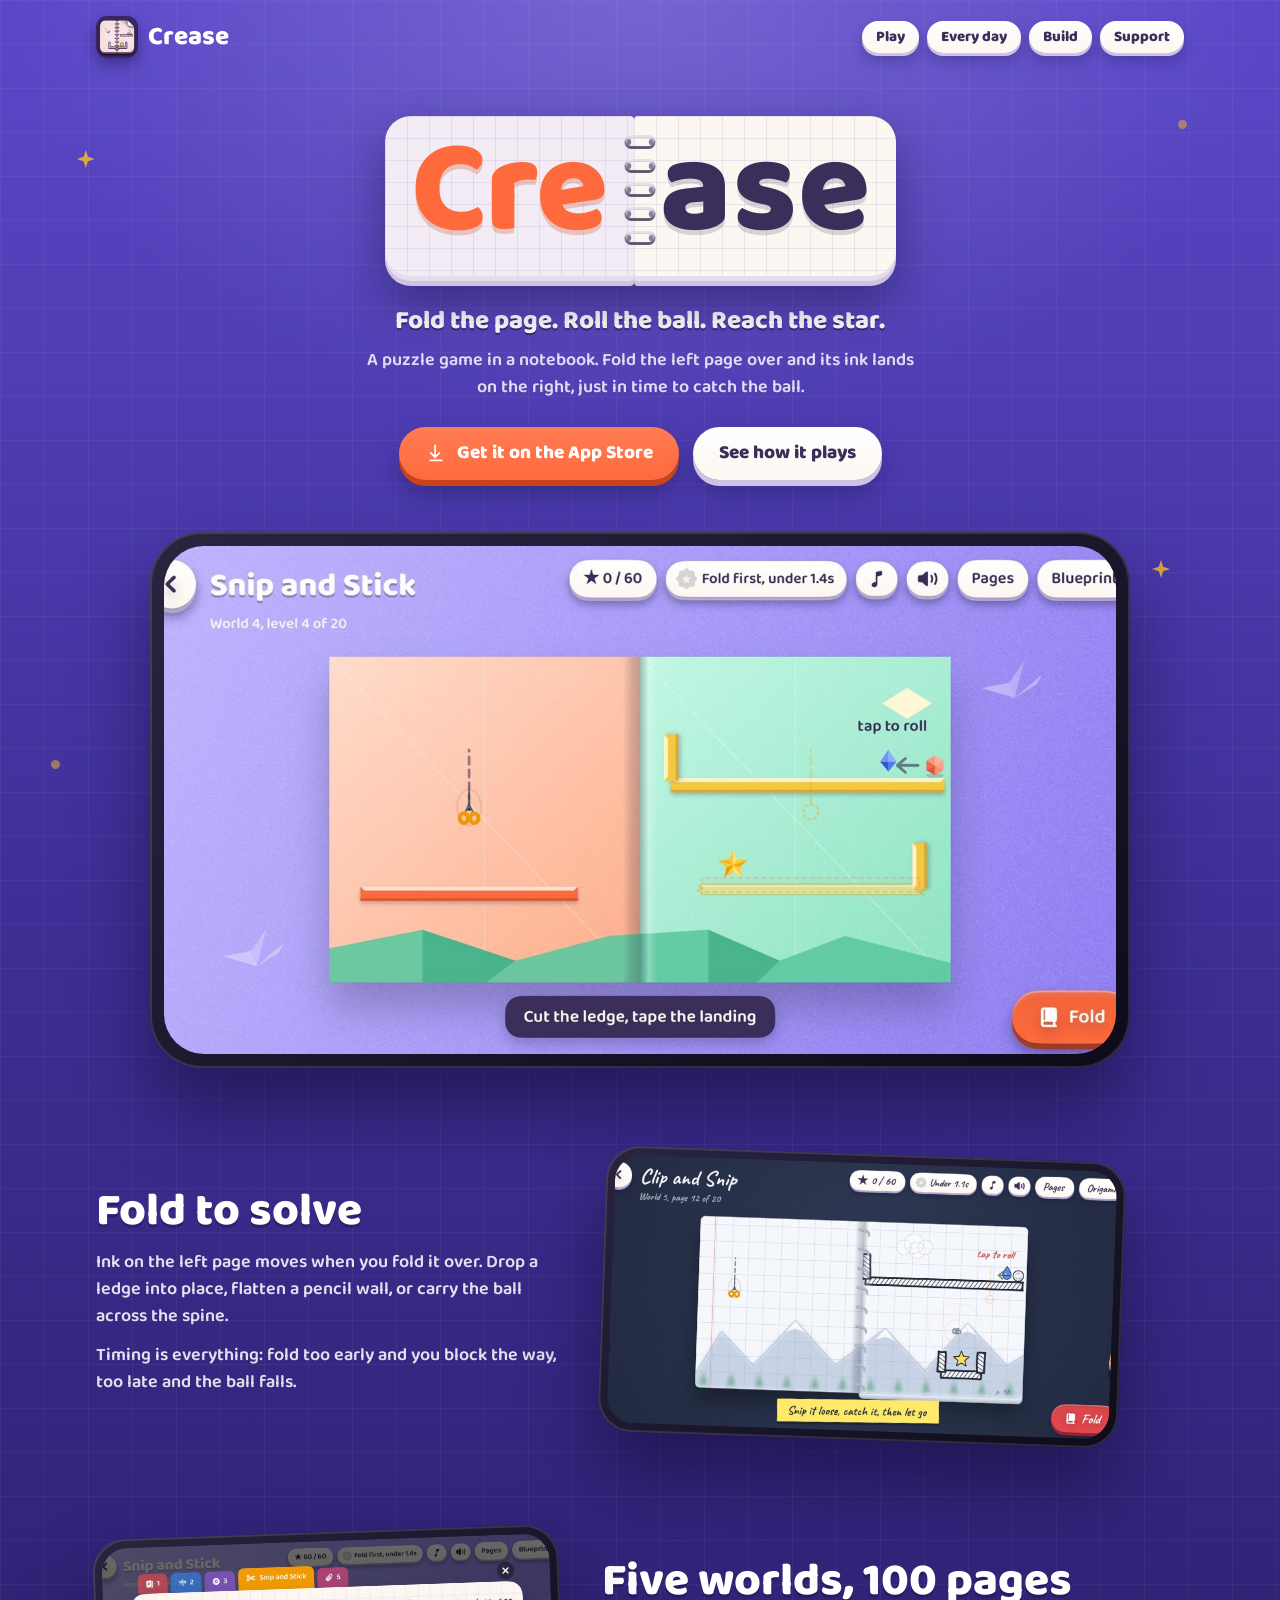
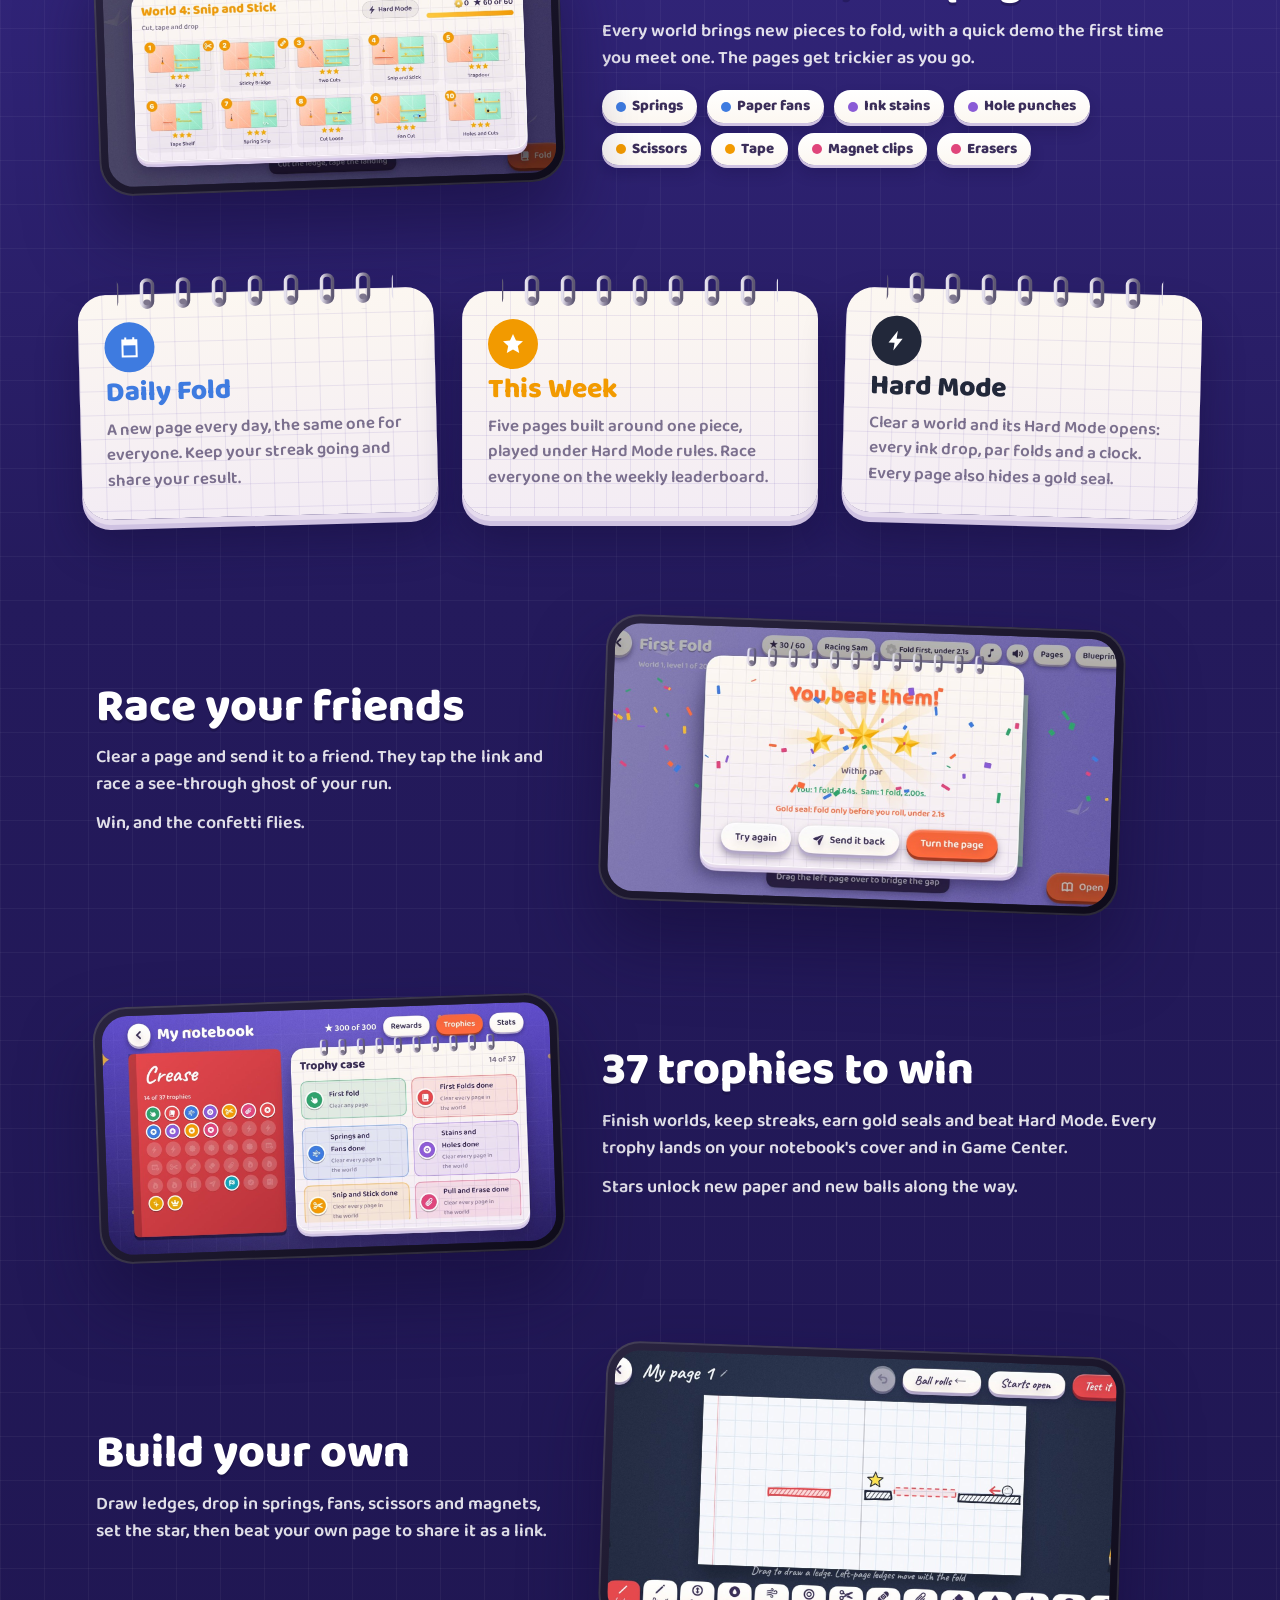
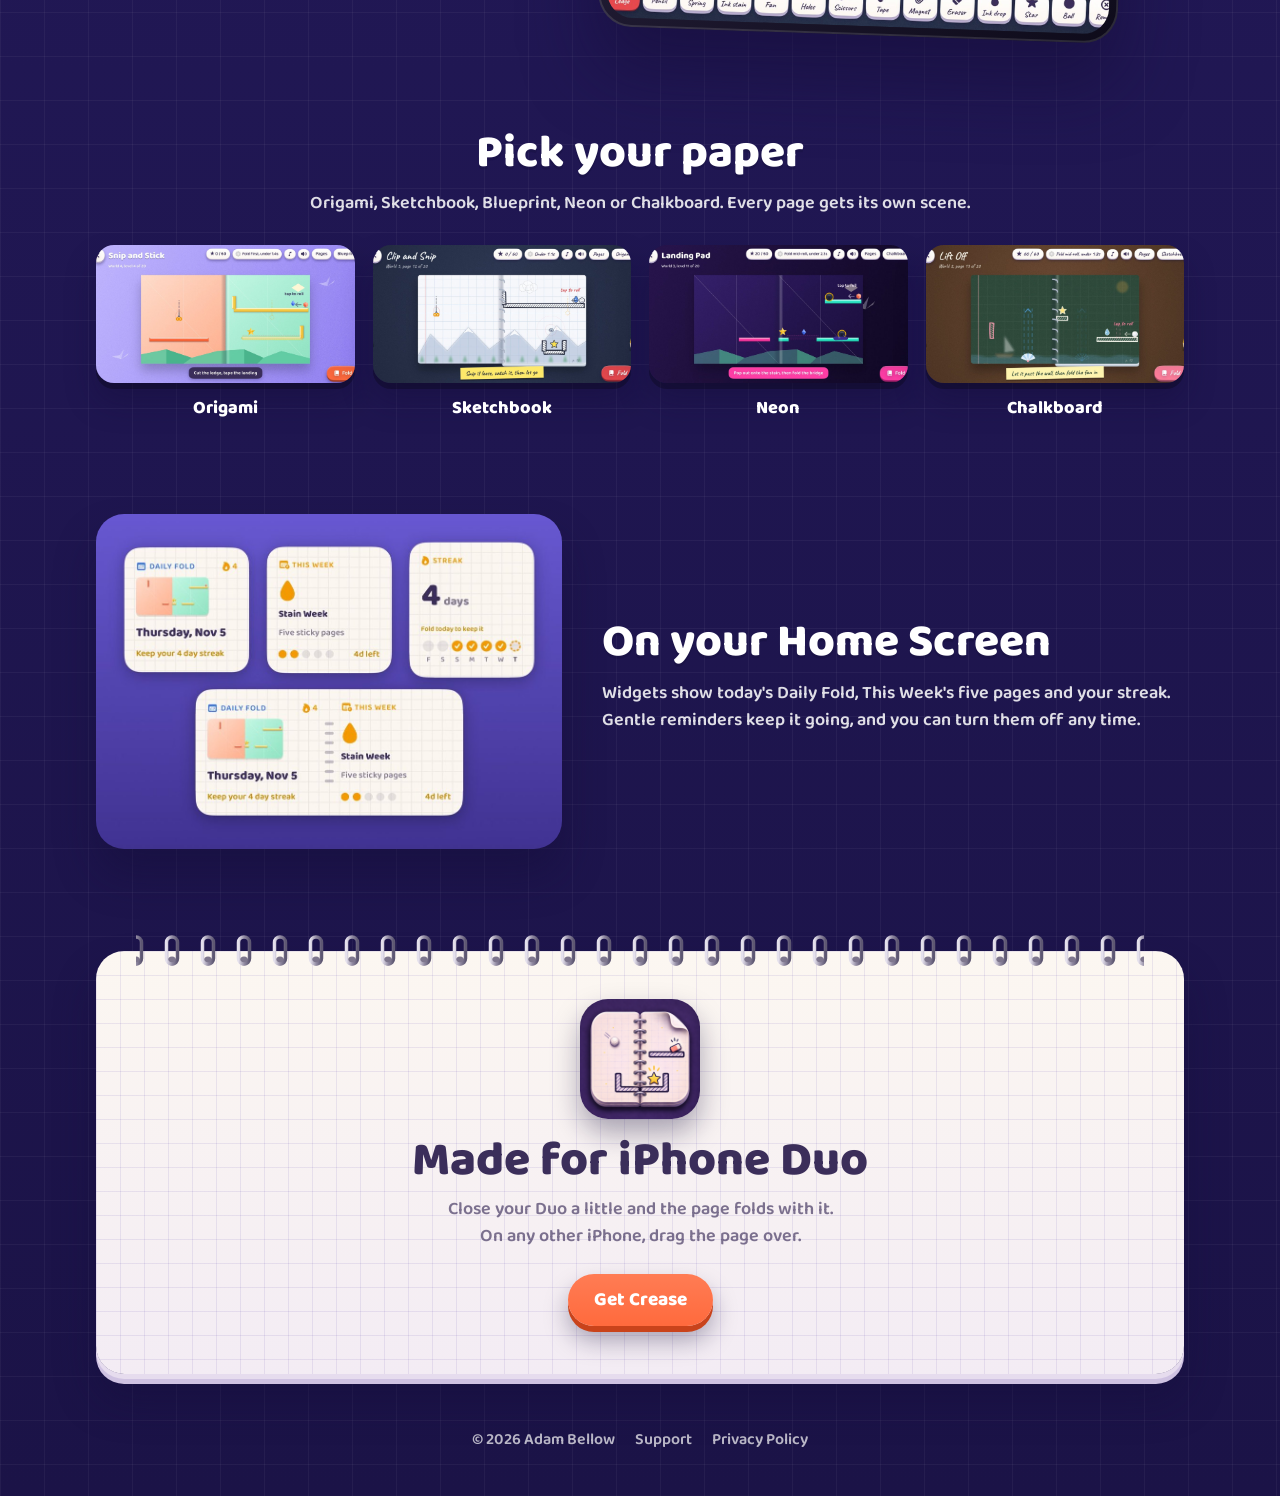
==== commit 13feb079: "Even padding around the widgets picture; put the Duo line break in place" ====
--- a/index.html
+++ b/index.html
@@ -163,7 +163,7 @@
     <div class="page spiral closing">
       <img class="icon" src="assets/icon.png" alt="The Crease app icon">
       <h2>Made for iPhone Duo</h2>
-      <p>Close your Duo a little and the page folds with it. On any other iPhone, drag the page over.</p>
+      <p>Close your Duo a little and the page folds with it.<br>On any other iPhone, drag the page over.</p>
       <a class="btn" href="https://apps.apple.com/app/id6830244063">Get Crease</a>
     </div>
   </section>
--- a/assets/site.css
+++ b/assets/site.css
@@ -119,7 +119,7 @@
 /* The big closing page */
 .closing { text-align: center; padding: 48px 34px; }
 .closing h2 { font-size: clamp(32px, 5vw, 48px); margin-bottom: 8px; }
-.closing p { color: var(--ink-soft); font-size: 18px; max-width: 560px; margin: 0 auto 24px; }
+.closing p { color: var(--ink-soft); font-size: 18px; max-width: 640px; margin: 0 auto 24px; }
 .closing img.icon { width: 120px; height: 120px; border-radius: 28px; margin: 0 auto 16px; box-shadow: 0 14px 28px rgba(21,13,58,.35); }
 
 footer { padding: 34px 0 44px; color: rgba(255,255,255,.7); }
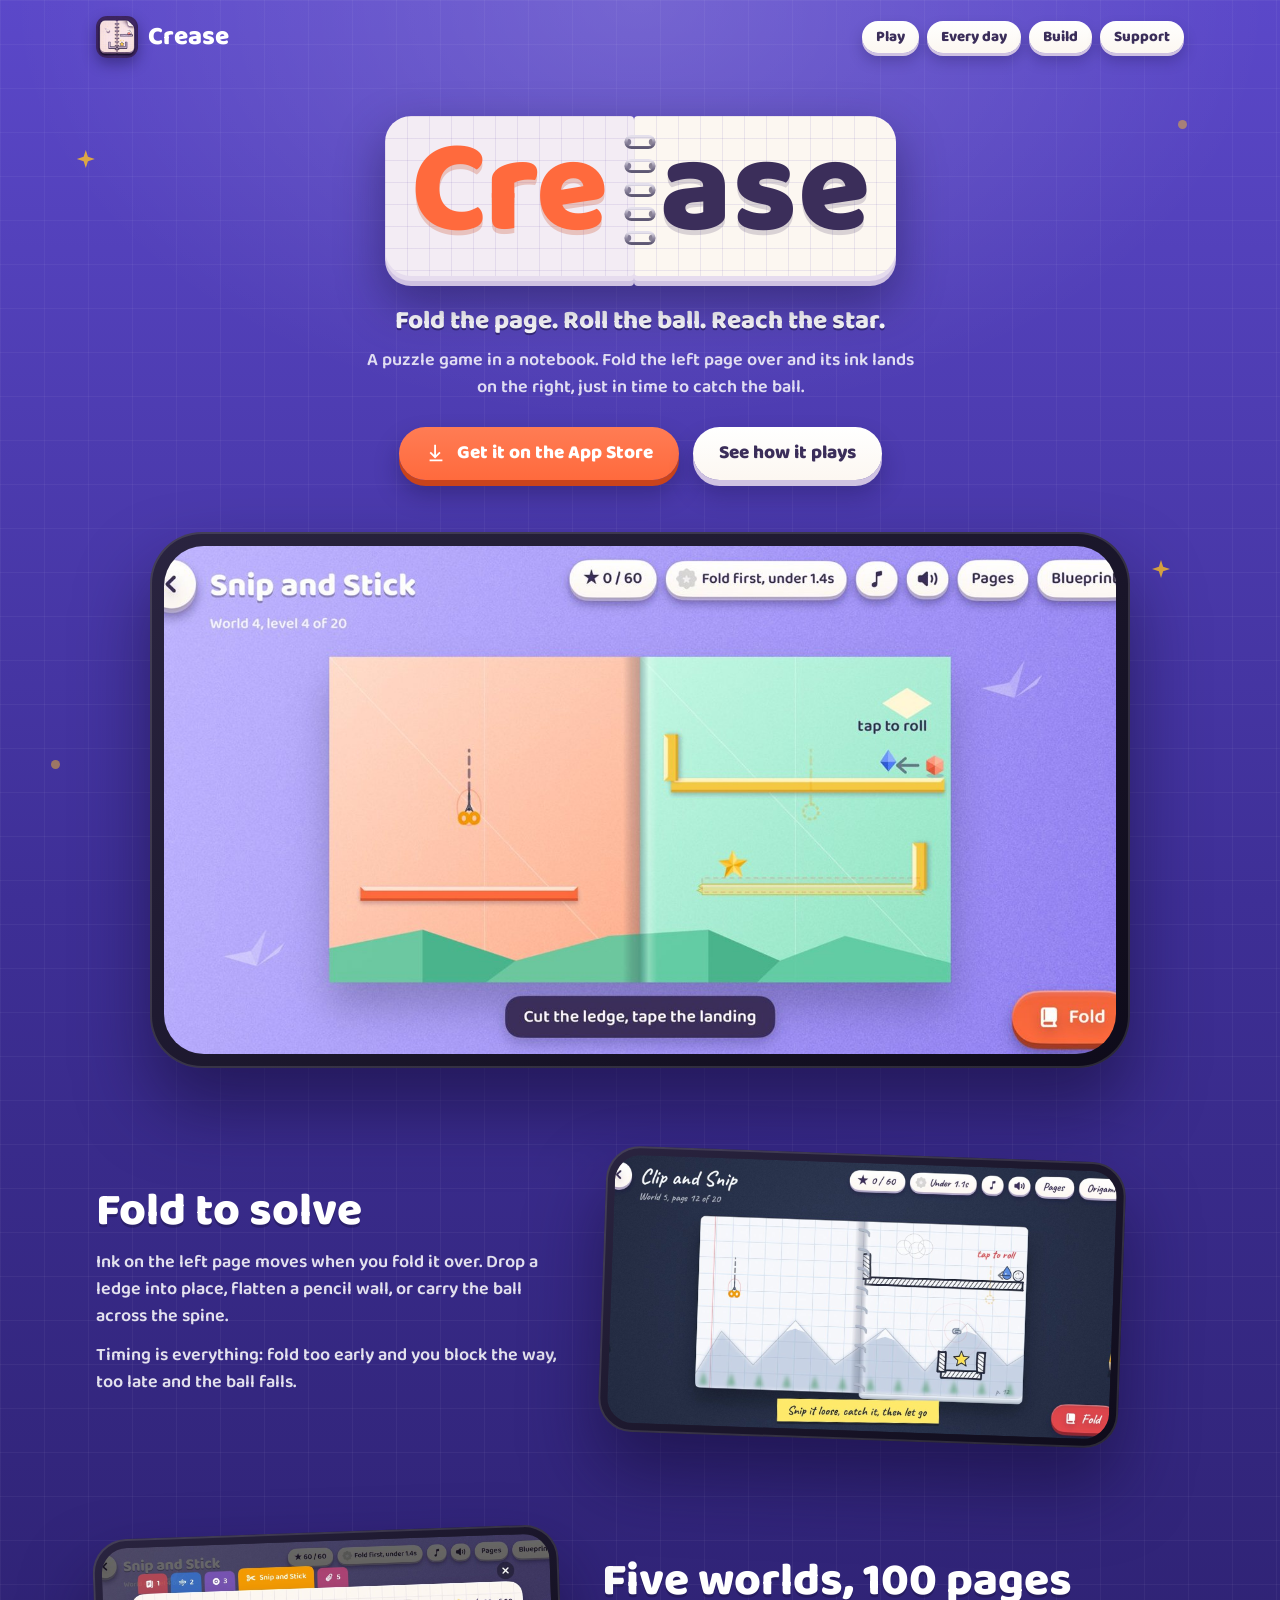
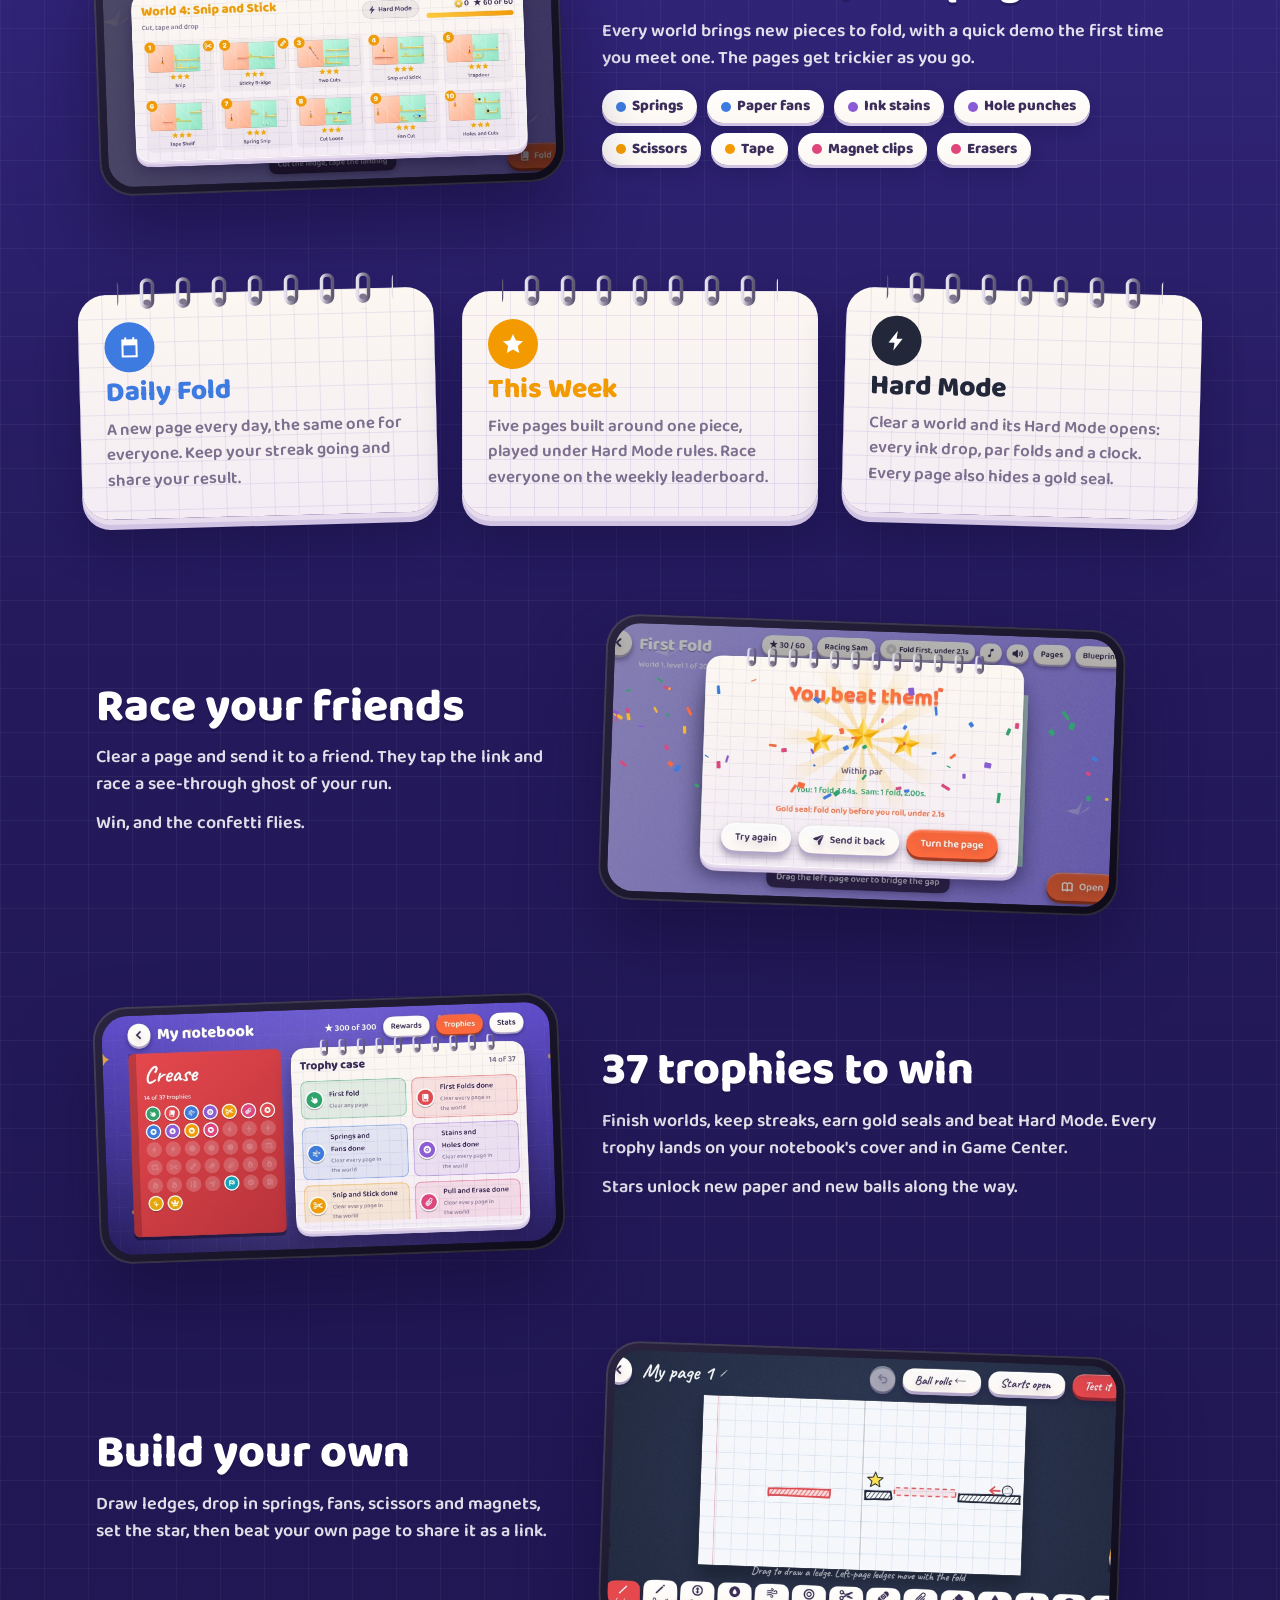
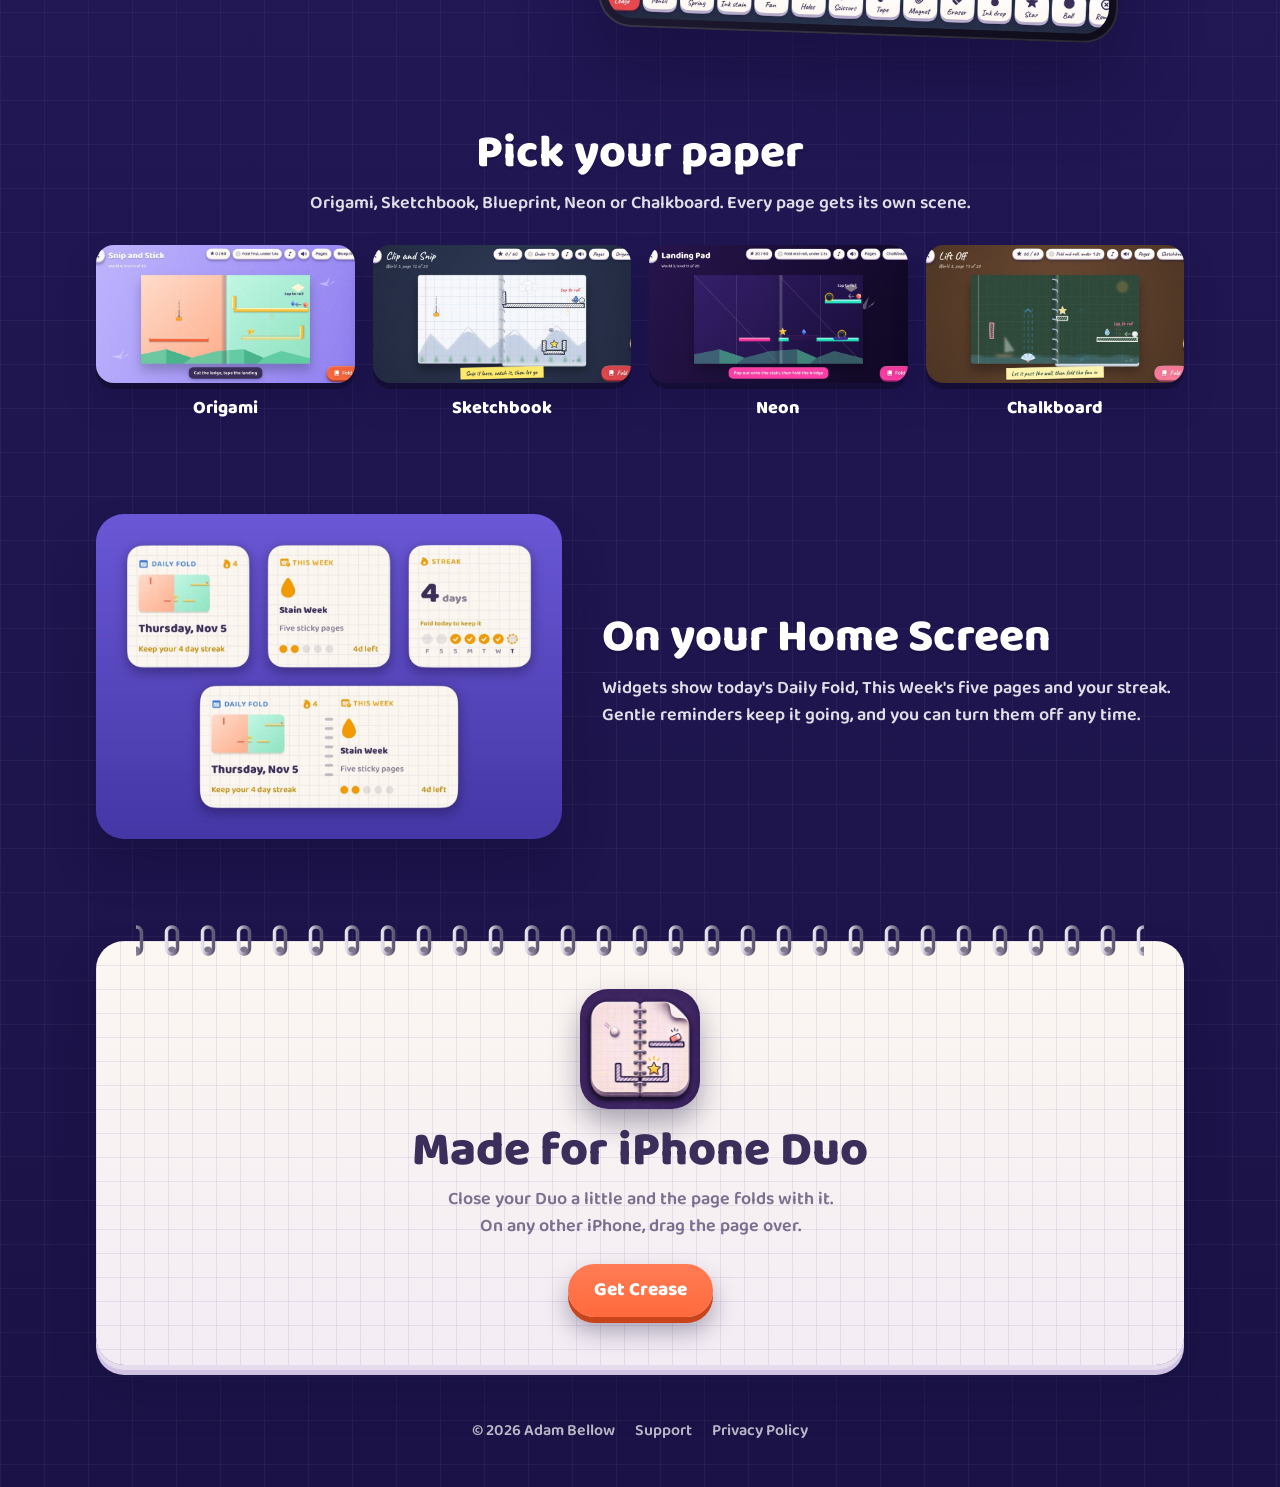
==== commit e9b2038d: "Rebuild the widgets picture with matching card sizes and even spacing" ====
--- a/index.html
+++ b/index.html
@@ -155,7 +155,7 @@
         <h2>On your Home Screen</h2>
         <p>Widgets show today's Daily Fold, This Week's five pages and your streak. Gentle reminders keep it going, and you can turn them off any time.</p>
       </div>
-      <img src="assets/app-widgets.jpg" alt="Crease widgets: Daily Fold, This Week and Streak" style="border-radius:28px;box-shadow:0 26px 40px rgba(21,13,58,.45)">
+      <img src="assets/app-widgets-v2.jpg" alt="Crease widgets: Daily Fold, This Week and Streak" style="border-radius:28px;box-shadow:0 26px 40px rgba(21,13,58,.45)">
     </div>
   </section>
 
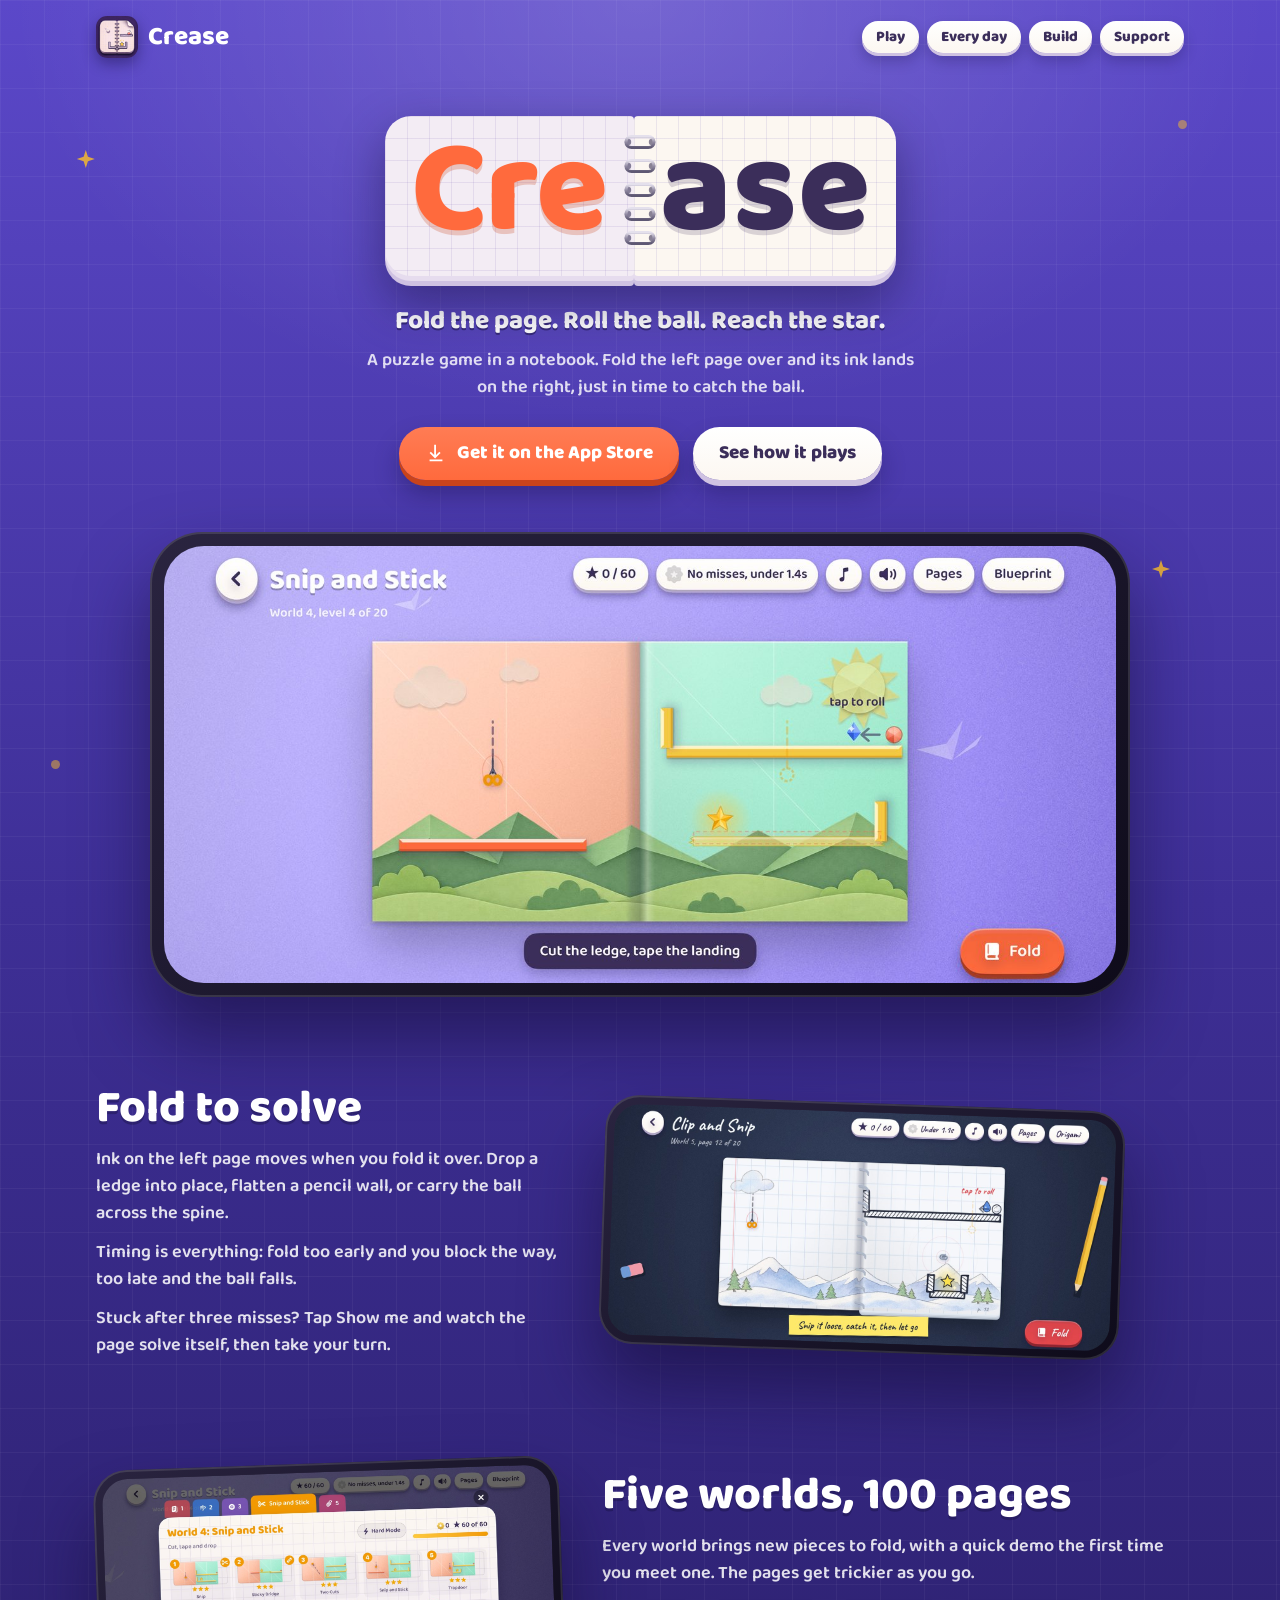
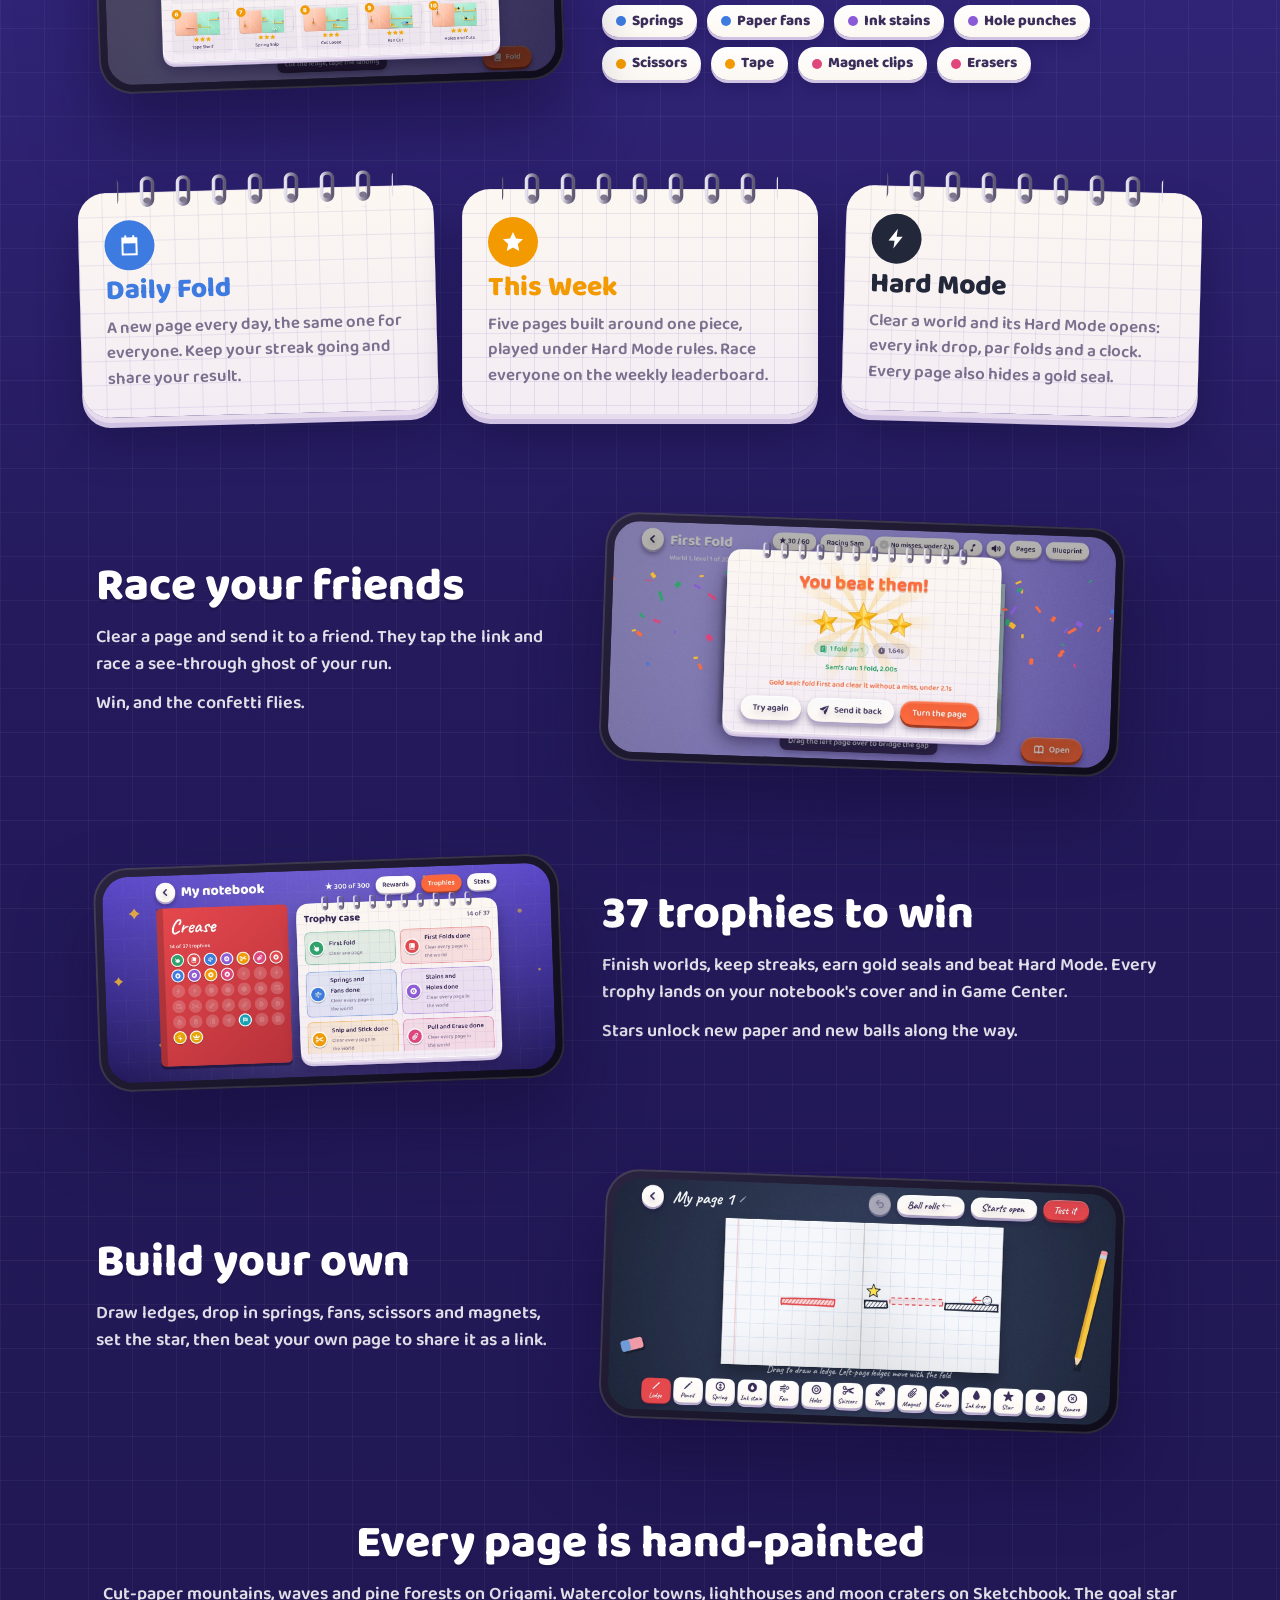
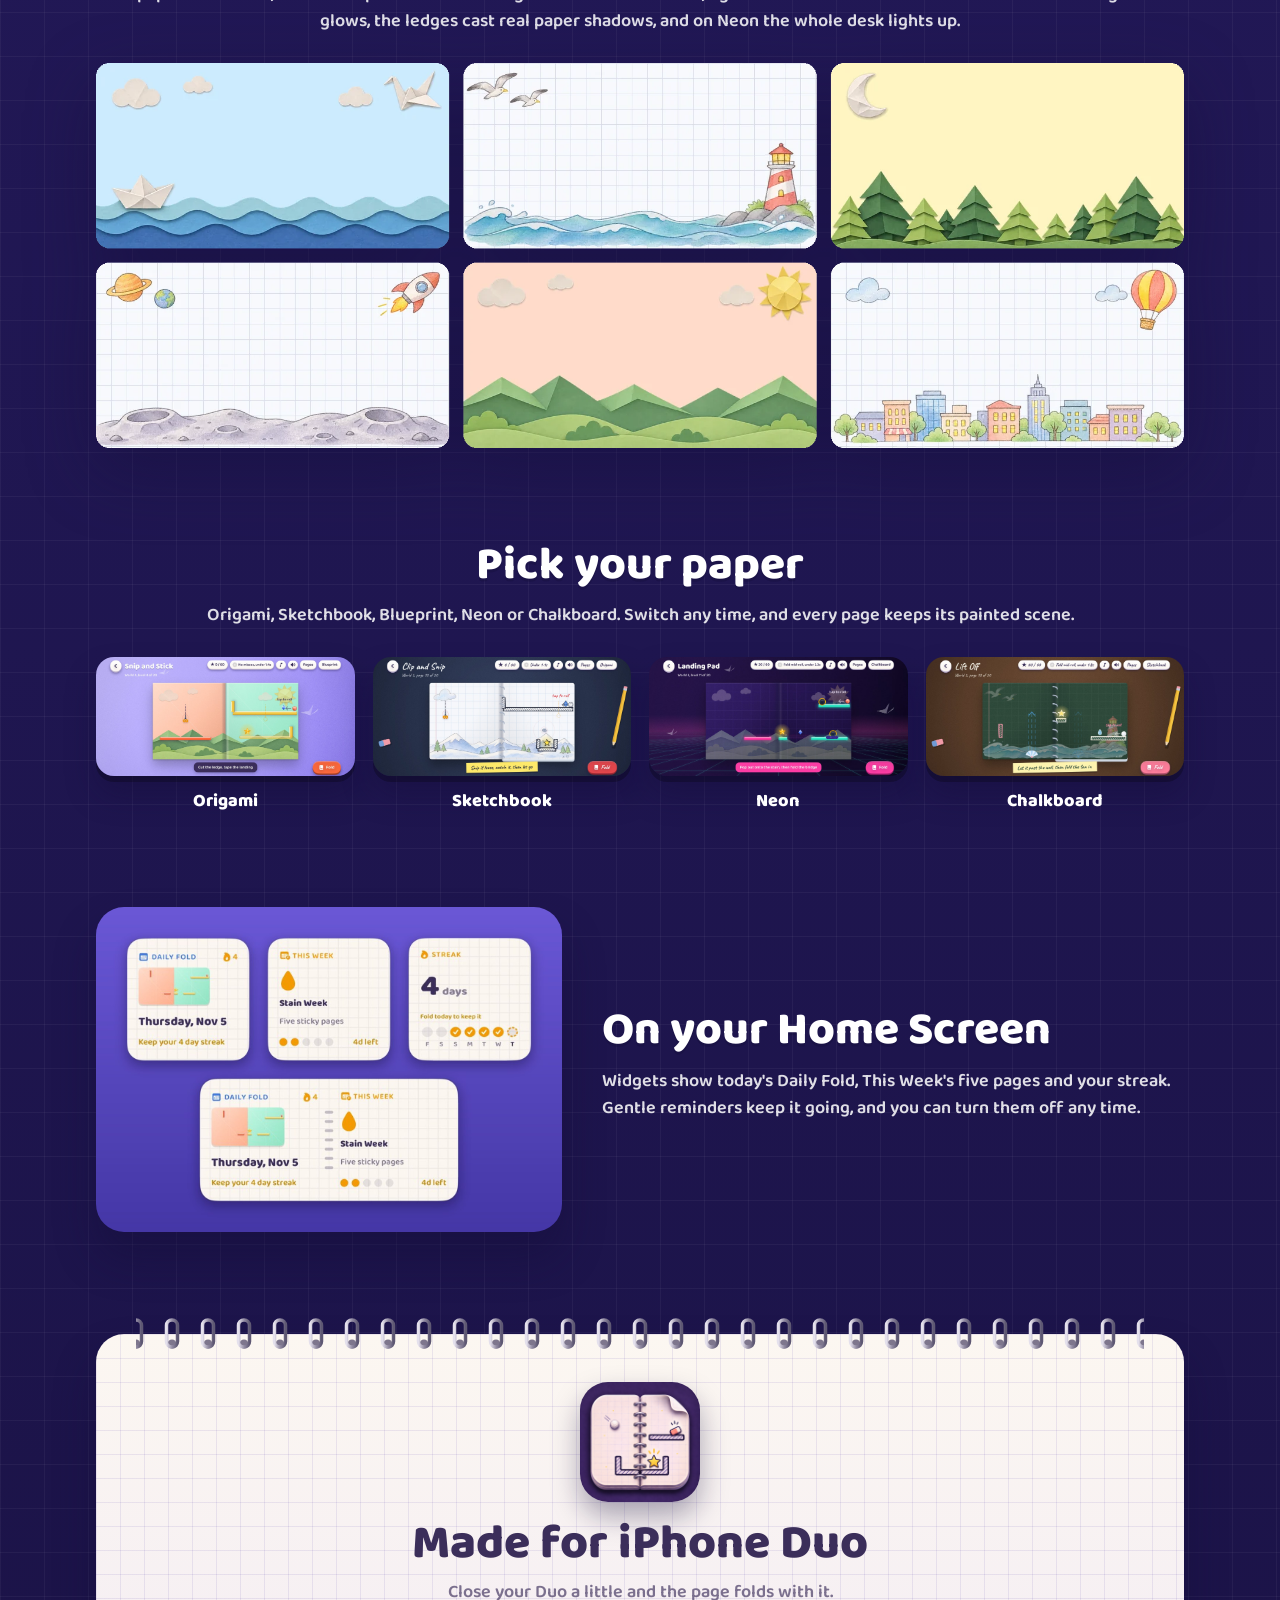
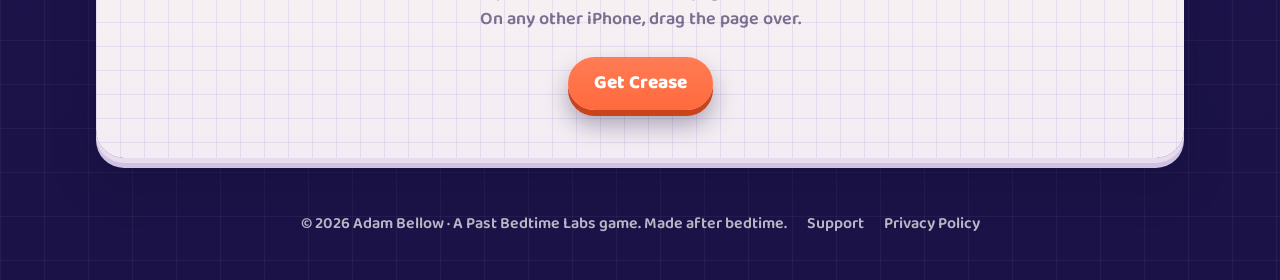
==== commit 704792f4: "Show the painted look: new screenshots, a hand-painted pages section, Show me, Past Bedtime Labs foo" ====
--- a/index.html
+++ b/index.html
@@ -4,10 +4,10 @@
   <meta charset="utf-8">
   <meta name="viewport" content="width=device-width, initial-scale=1">
   <title>Crease: fold the page, roll the ball, reach the star</title>
-  <meta name="description" content="Crease is a folding puzzle game for iPhone. Fold the page to move the ink, roll the ball and reach the star. 100 pages, a new Daily Fold every day, a weekly challenge, a page builder and 37 trophies to win.">
+  <meta name="description" content="Crease is a folding puzzle game for iPhone. Fold the page to move the ink, roll the ball and reach the star. 100 hand-painted pages, a new Daily Fold every day, a weekly challenge, a page builder and 37 trophies to win.">
   <meta property="og:title" content="Crease">
   <meta property="og:description" content="Fold the page. Roll the ball. Reach the star. A folding puzzle game for iPhone.">
-  <meta property="og:image" content="https://creasegame.com/assets/og.jpg">
+  <meta property="og:image" content="https://creasegame.com/assets/og-v3.jpg">
   <meta property="og:image:width" content="1200">
   <meta property="og:image:height" content="630">
   <meta property="og:url" content="https://creasegame.com/">
@@ -49,7 +49,7 @@
         </a>
         <a class="btn paper-btn" href="#play">See how it plays</a>
       </div>
-      <div class="phone"><img src="assets/app-play.jpg" alt="A Crease page on Origami paper: scissors on the left page, tape and a star on the right" width="1500" height="801"></div>
+      <div class="phone"><img src="assets/app-play-v3.jpg" alt="A Crease page on Origami paper: scissors on the left page, tape and a star on the right, over painted paper mountains" width="1500" height="690"></div>
     </div>
   </section>
 
@@ -59,8 +59,9 @@
         <h2>Fold to solve</h2>
         <p>Ink on the left page moves when you fold it over. Drop a ledge into place, flatten a pencil wall, or carry the ball across the spine.</p>
         <p>Timing is everything: fold too early and you block the way, too late and the ball falls.</p>
+        <p>Stuck after three misses? Tap Show me and watch the page solve itself, then take your turn.</p>
       </div>
-      <div class="phone small tilt-r"><img src="assets/app-sketch.jpg" alt="A Sketchbook page with a magnet clip and scissors" width="1500" height="801"></div>
+      <div class="phone small tilt-r"><img src="assets/app-sketch-v3.jpg" alt="A Sketchbook page with a magnet clip over watercolor mountains" width="1500" height="690"></div>
     </div>
   </section>
 
@@ -80,7 +81,7 @@
           <span class="chip"><span class="dot" style="background:var(--pink)"></span>Erasers</span>
         </div>
       </div>
-      <div class="phone small tilt-l"><img src="assets/app-pages.jpg" alt="The pages of World 4, Snip and Stick" width="1500" height="801"></div>
+      <div class="phone small tilt-l"><img src="assets/app-pages-v3.jpg" alt="The pages of World 4, Snip and Stick" width="1500" height="690"></div>
     </div>
   </section>
 
@@ -109,7 +110,7 @@
         <p>Clear a page and send it to a friend. They tap the link and race a see-through ghost of your run.</p>
         <p>Win, and the confetti flies.</p>
       </div>
-      <div class="phone small tilt-r"><img src="assets/app-win.jpg" alt="You beat them! Three stars and confetti after a race" width="1500" height="801"></div>
+      <div class="phone small tilt-r"><img src="assets/app-win-v3.jpg" alt="You beat them! Three stars and confetti after a race" width="1500" height="690"></div>
     </div>
   </section>
 
@@ -120,7 +121,7 @@
         <p>Finish worlds, keep streaks, earn gold seals and beat Hard Mode. Every trophy lands on your notebook's cover and in Game Center.</p>
         <p>Stars unlock new paper and new balls along the way.</p>
       </div>
-      <div class="phone small tilt-l"><img src="assets/app-trophies.jpg" alt="The trophy case in your notebook" width="1500" height="801"></div>
+      <div class="phone small tilt-l"><img src="assets/app-trophies-v3.jpg" alt="The trophy case in your notebook" width="1500" height="690"></div>
     </div>
   </section>
 
@@ -130,7 +131,17 @@
         <h2>Build your own</h2>
         <p>Draw ledges, drop in springs, fans, scissors and magnets, set the star, then beat your own page to share it as a link.</p>
       </div>
-      <div class="phone small tilt-r"><img src="assets/app-build.jpg" alt="The page builder on Sketchbook paper" width="1500" height="801"></div>
+      <div class="phone small tilt-r"><img src="assets/app-build-v3.jpg" alt="The page builder on Sketchbook paper" width="1500" height="690"></div>
+    </div>
+  </section>
+
+  <section class="feature">
+    <div class="wrap">
+      <div class="text" style="text-align:center">
+        <h2>Every page is hand-painted</h2>
+        <p>Cut-paper mountains, waves and pine forests on Origami. Watercolor towns, lighthouses and moon craters on Sketchbook. The goal star glows, the ledges cast real paper shadows, and on Neon the whole desk lights up.</p>
+      </div>
+      <img class="scenes" src="assets/scenes-v3.webp" alt="Six painted Crease scenes: paper waves, a watercolor lighthouse, a paper pine forest, moon craters, paper mountains and a watercolor city" width="1848" height="654">
     </div>
   </section>
 
@@ -138,13 +149,13 @@
     <div class="wrap">
       <div class="text" style="text-align:center">
         <h2>Pick your paper</h2>
-        <p>Origami, Sketchbook, Blueprint, Neon or Chalkboard. Every page gets its own scene.</p>
+        <p>Origami, Sketchbook, Blueprint, Neon or Chalkboard. Switch any time, and every page keeps its painted scene.</p>
       </div>
       <div class="papers">
-        <figure><img src="assets/app-play.jpg" alt="Origami paper"><figcaption>Origami</figcaption></figure>
-        <figure><img src="assets/app-sketch.jpg" alt="Sketchbook paper"><figcaption>Sketchbook</figcaption></figure>
-        <figure><img src="assets/app-neon.jpg" alt="Neon paper"><figcaption>Neon</figcaption></figure>
-        <figure><img src="assets/app-chalk.jpg" alt="Chalkboard paper"><figcaption>Chalkboard</figcaption></figure>
+        <figure><img src="assets/app-play-v3.jpg" alt="Origami paper"><figcaption>Origami</figcaption></figure>
+        <figure><img src="assets/app-sketch-v3.jpg" alt="Sketchbook paper"><figcaption>Sketchbook</figcaption></figure>
+        <figure><img src="assets/app-neon-v3.jpg" alt="Neon paper"><figcaption>Neon</figcaption></figure>
+        <figure><img src="assets/app-chalk-v3.jpg" alt="Chalkboard paper"><figcaption>Chalkboard</figcaption></figure>
       </div>
     </div>
   </section>
@@ -170,7 +181,7 @@
 
   <footer>
     <div class="wrap">
-      <span>© 2026 Adam Bellow</span>
+      <span>© 2026 Adam Bellow · A Past Bedtime Labs game. Made after bedtime.</span>
       <a href="support.html">Support</a>
       <a href="privacy.html">Privacy Policy</a>
     </div>
--- a/assets/site.css
+++ b/assets/site.css
@@ -146,3 +146,6 @@
   header nav .chip:not(:last-child) { display: none; }
 }
 @media (prefers-reduced-motion: reduce) { .logo .l, .sparkles i { animation: none; } }
+
+/* Painted scenes strip */
+.scenes{display:block;width:100%;max-width:1100px;height:auto;margin:28px auto 0;filter:drop-shadow(0 22px 34px rgba(21,13,58,.45))}
